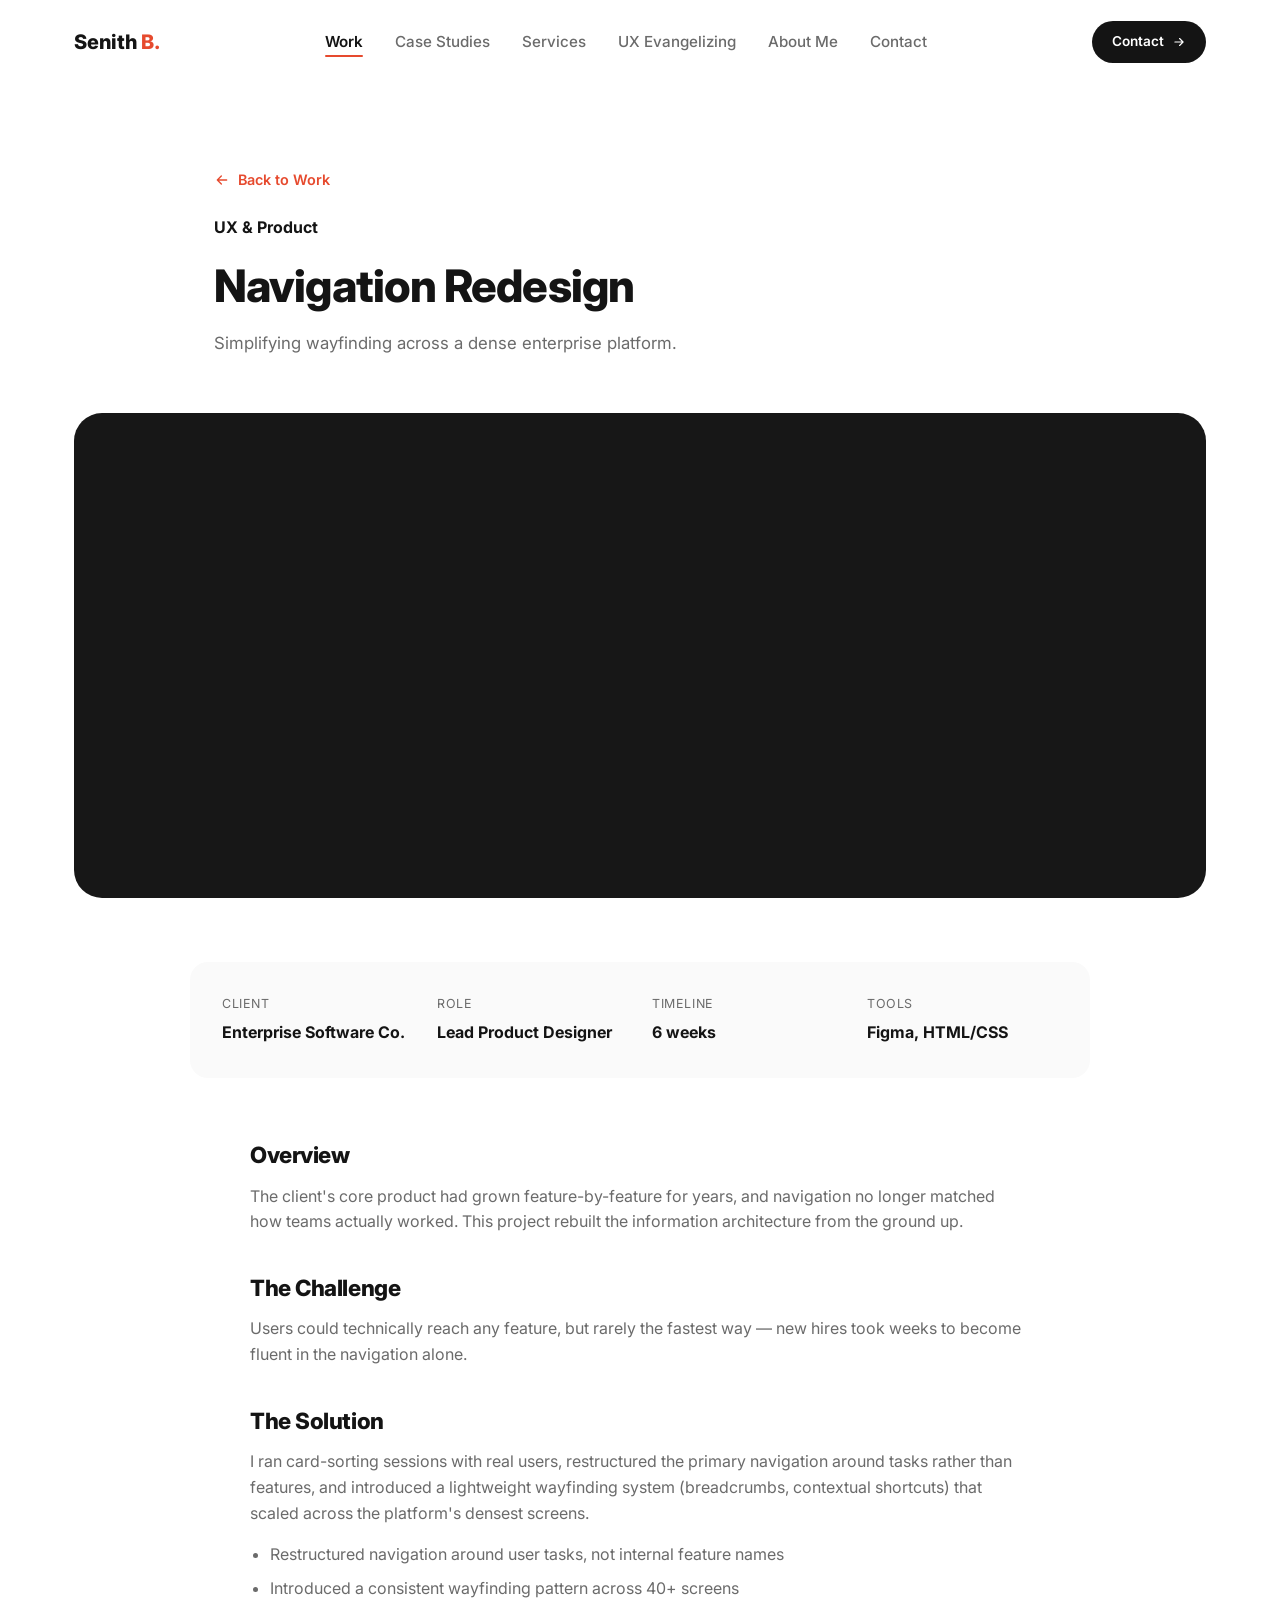
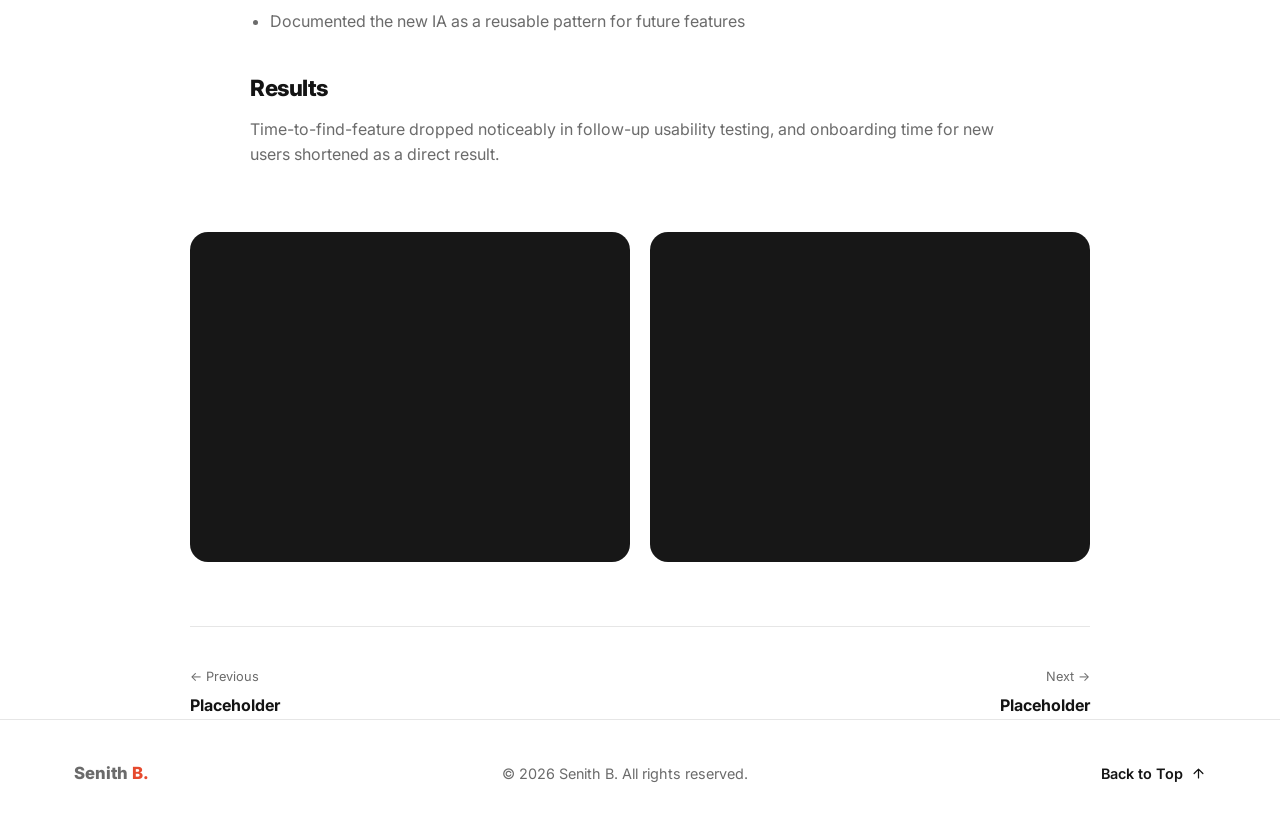
==== project.html @ ee5f0f9d "Rebuild site to match the actual Senith B. design from screenshots Replace the earlier generic guess" ====
<!DOCTYPE html>
<html lang="en">
<head>
<meta charset="UTF-8">
<meta name="viewport" content="width=device-width, initial-scale=1.0">
<title id="pageTitle">Project — Senith B.</title>
<meta name="description" content="Case study detail page.">
<link rel="preconnect" href="https://fonts.googleapis.com">
<link rel="preconnect" href="https://fonts.gstatic.com" crossorigin>
<link href="https://fonts.googleapis.com/css2?family=Inter:wght@400;500;600;700;800&display=swap" rel="stylesheet">
<link rel="stylesheet" href="css/style.css">
</head>
<body>

<svg style="display:none">
  <symbol id="icon-arrow-right" viewBox="0 0 24 24" fill="none" stroke="currentColor" stroke-width="2" stroke-linecap="round" stroke-linejoin="round"><path d="M5 12h14M13 6l6 6-6 6"/></symbol>
  <symbol id="icon-arrow-left" viewBox="0 0 24 24" fill="none" stroke="currentColor" stroke-width="2" stroke-linecap="round" stroke-linejoin="round"><path d="M19 12H5M11 18l-6-6 6-6"/></symbol>
  <symbol id="icon-arrow-up" viewBox="0 0 24 24" fill="none" stroke="currentColor" stroke-width="2" stroke-linecap="round" stroke-linejoin="round"><path d="M12 19V5M5 12l7-7 7 7"/></symbol>
</svg>

<header class="site-header" id="siteHeader">
  <div class="container">
    <a href="index.html#home" class="logo">Senith<span> B.</span></a>
    <nav>
      <ul class="nav-list" id="navList">
        <li><a href="index.html#work" class="active">Work</a></li>
        <li><a href="index.html#case-studies">Case Studies</a></li>
        <li><a href="index.html#services">Services</a></li>
        <li><a href="index.html#evangelizing">UX Evangelizing</a></li>
        <li><a href="index.html#about">About Me</a></li>
        <li><a href="index.html#contact">Contact</a></li>
      </ul>
    </nav>
    <div class="header-actions">
      <a href="index.html#contact" class="btn btn-dark btn-sm">Contact <svg width="14" height="14"><use href="#icon-arrow-right"/></svg></a>
      <button class="nav-toggle" id="navToggle" aria-label="Toggle navigation" aria-expanded="false">
        <span></span><span></span><span></span>
      </button>
    </div>
  </div>
</header>

<main>
  <section class="project-hero">
    <div class="container">
      <a href="index.html#work" class="project-back"><svg width="16" height="16"><use href="#icon-arrow-left"/></svg> Back to Work</a>
      <span class="kicker" id="projectCategory">UX &amp; Product</span>
      <h1 id="projectTitle">Project Title</h1>
      <p id="projectSummary">Project summary goes here.</p>
    </div>
  </section>

  <div class="container">
    <div class="project-cover" id="projectCover"></div>

    <div class="project-meta">
      <div><span>Client</span><strong id="metaClient">—</strong></div>
      <div><span>Role</span><strong id="metaRole">—</strong></div>
      <div><span>Timeline</span><strong id="metaTimeline">—</strong></div>
      <div><span>Tools</span><strong id="metaTools">—</strong></div>
    </div>

    <div class="project-content">
      <h2>Overview</h2>
      <p id="projectOverview">Overview text goes here.</p>

      <h2>The Challenge</h2>
      <p id="projectChallenge">Challenge text goes here.</p>

      <h2>The Solution</h2>
      <p id="projectSolution">Solution text goes here.</p>
      <ul id="projectHighlights"></ul>

      <h2>Results</h2>
      <p id="projectResults">Results text goes here.</p>
    </div>

    <div class="project-gallery" id="projectGallery"></div>

    <div class="project-nav">
      <a id="prevProject" href="#"><span>&larr; Previous</span><strong id="prevTitle">—</strong></a>
      <a id="nextProject" href="#"><span>Next &rarr;</span><strong id="nextTitle">—</strong></a>
    </div>
  </div>
</main>

<footer class="site-footer">
  <div class="container footer-row">
    <a href="index.html#home" class="logo">Senith<span> B.</span></a>
    <span>&copy; <span id="year"></span> Senith B. All rights reserved.</span>
    <a href="#top" class="back-to-top">Back to Top <svg><use href="#icon-arrow-up"/></svg></a>
  </div>
</footer>

<script src="js/main.js"></script>
<script src="js/project.js"></script>
</body>
</html>
---- css/style.css ----
/* ---------- Variables ---------- */
:root {
  --bg: #ffffff;
  --text: #141414;
  --text-light: #6b6b6b;
  --text-faint: #9b9b9b;
  --accent: #E64A2E;
  --dark: #171717;
  --dark-soft: #262626;
  --border: #e6e6e6;
  --font: 'Inter', 'Helvetica Neue', Arial, sans-serif;
  --radius-sm: 8px;
  --radius-md: 18px;
  --radius-lg: 28px;
  --container: 1180px;
  --transition: 0.25s ease;
}

/* ---------- Reset ---------- */
* , *::before, *::after { box-sizing: border-box; margin: 0; padding: 0; }
html { scroll-behavior: smooth; }
body {
  font-family: var(--font);
  color: var(--text);
  background: var(--bg);
  line-height: 1.6;
  -webkit-font-smoothing: antialiased;
}
img { max-width: 100%; display: block; }
a { color: inherit; text-decoration: none; }
ul { list-style: none; }
button { font: inherit; cursor: pointer; border: none; background: none; color: inherit; }
h1, h2, h3, h4 { font-family: var(--font); line-height: 1.15; font-weight: 800; letter-spacing: -0.02em; }
.accent { color: var(--accent); }
.container {
  width: 100%;
  max-width: var(--container);
  margin-inline: auto;
  padding-inline: 24px;
}
section { padding: 128px 0; }
.kicker { display: block; font-weight: 700; font-size: 1rem; margin-bottom: 20px; }
.section-head { max-width: 640px; margin-bottom: 48px; }
.section-head h2 { font-size: clamp(1.7rem, 3vw, 2.3rem); }
.section-head p { color: var(--text-light); font-size: 1.05rem; margin-top: 14px; }

/* ---------- Buttons ---------- */
.btn {
  display: inline-flex;
  align-items: center;
  gap: 8px;
  padding: 13px 26px;
  border-radius: 999px;
  font-weight: 600;
  font-size: 0.92rem;
  transition: transform var(--transition), background var(--transition), color var(--transition), border-color var(--transition);
}
.btn-dark { background: var(--text); color: #fff; }
.btn-dark:hover { background: var(--accent); transform: translateY(-2px); }
.btn-sm { padding: 10px 20px; font-size: 0.85rem; }

/* ---------- Header ---------- */
.site-header {
  position: fixed;
  top: 0; left: 0; right: 0;
  z-index: 100;
  background: rgba(255, 255, 255, 0.9);
  backdrop-filter: blur(10px);
  border-bottom: 1px solid transparent;
  transition: border-color var(--transition);
}
.site-header.scrolled { border-color: var(--border); }
.site-header .container {
  display: flex;
  align-items: center;
  justify-content: space-between;
  height: 84px;
}
.logo { font-size: 1.25rem; font-weight: 800; }
.logo span { color: var(--accent); }
.nav-list { display: flex; gap: 32px; }
.nav-list a {
  font-weight: 500;
  font-size: 0.95rem;
  color: var(--text-light);
  position: relative;
  padding: 6px 0;
  transition: color var(--transition);
}
.nav-list a:hover, .nav-list a.active { color: var(--text); font-weight: 600; }
.nav-list a.active::after {
  content: "";
  position: absolute;
  left: 0; bottom: 0;
  width: 100%; height: 2px;
  background: var(--accent);
  border-radius: 2px;
}
.header-actions { display: flex; align-items: center; gap: 18px; }
.nav-toggle {
  display: none;
  flex-direction: column;
  gap: 5px;
  width: 26px;
}
.nav-toggle span { height: 2px; width: 100%; background: var(--text); border-radius: 2px; transition: transform var(--transition), opacity var(--transition); }

/* ---------- Hero ---------- */
.hero { padding: 200px 0 96px; }
.hero .container { max-width: 780px; }
.hero h1 { font-size: clamp(2.4rem, 5vw, 3.4rem); margin-bottom: 24px; }
.hero p.lead { font-size: 1.1rem; color: var(--text-light); max-width: 560px; }

/* ---------- Work ---------- */
.work-filters { display: flex; gap: 12px; margin-bottom: 44px; flex-wrap: wrap; }
.filter-btn {
  padding: 10px 22px;
  border-radius: 999px;
  border: 1.5px solid var(--accent);
  font-weight: 600;
  font-size: 0.88rem;
  color: var(--accent);
  transition: all var(--transition);
}
.filter-btn.active { background: var(--text); color: #fff; border-color: var(--text); }
.work-grid { display: grid; grid-template-columns: repeat(3, 1fr); gap: 28px; }
.work-card {
  display: block;
  transition: transform var(--transition);
}
.work-card:hover { transform: translateY(-4px); }
.thumb-block {
  aspect-ratio: 4 / 3;
  background: var(--dark);
  border-radius: var(--radius-md);
  overflow: hidden;
}
.work-card .info { padding-top: 18px; }
.work-card .info span { color: var(--text-faint); font-size: 0.78rem; font-weight: 700; text-transform: uppercase; letter-spacing: 0.05em; }
.work-card .info h3 { font-size: 1.1rem; margin-top: 8px; font-weight: 700; }
.work-card .info p { color: var(--text-light); font-size: 0.92rem; margin-top: 8px; }
.work-card.hidden { display: none; }

/* ---------- Case Studies ---------- */
.case-studies { background: #fafafa; }
.case-grid { display: grid; grid-template-columns: repeat(4, 1fr); gap: 24px; }
.case-card { display: block; }
.case-card .thumb-block { aspect-ratio: 4 / 3.2; }
.case-card .info { padding-top: 16px; }
.case-card .info span { color: var(--text-faint); font-size: 0.75rem; font-weight: 700; text-transform: uppercase; letter-spacing: 0.05em; }
.case-card .info h3 { font-size: 1rem; margin-top: 6px; font-weight: 700; }
.case-card .info p { color: var(--text-light); font-size: 0.88rem; margin-top: 6px; }

/* ---------- Services ---------- */
.service-list { display: flex; flex-direction: column; gap: 40px; max-width: 720px; }
.service-item { display: flex; gap: 20px; align-items: flex-start; }
.service-bullet { width: 12px; height: 12px; background: var(--text); flex-shrink: 0; margin-top: 8px; }
.service-item h3 { font-size: 1.15rem; font-weight: 700; margin-bottom: 8px; }
.service-item p { color: var(--text-light); font-size: 0.95rem; max-width: 560px; }

/* ---------- UX Evangelizing ---------- */
.evangelizing-track { position: relative; aspect-ratio: 16 / 8; border-radius: var(--radius-lg); overflow: hidden; }
.evangelizing-slide {
  position: absolute; inset: 0;
  background: var(--dark);
  opacity: 0;
  transition: opacity 0.5s ease;
  display: flex;
  align-items: flex-end;
  padding: 40px 44px;
}
.evangelizing-slide.active { opacity: 1; }
.evangelizing-slide .slide-text { max-width: 560px; }
.evangelizing-slide h3 { color: #fff; font-size: 1.3rem; margin-bottom: 10px; }
.evangelizing-slide p { color: #cfcfcf; font-size: 0.92rem; }
.evangelizing-dots { display: flex; justify-content: center; gap: 10px; margin-top: 28px; }
.evangelizing-dots button { width: 9px; height: 9px; border-radius: 50%; background: var(--border); transition: background var(--transition), transform var(--transition); }
.evangelizing-dots button.active { background: var(--accent); transform: scale(1.25); }

/* ---------- About ---------- */
.about .container { display: grid; grid-template-columns: 1.15fr 0.85fr; gap: 64px; align-items: center; }
.about-body h2 { font-size: clamp(1.8rem, 3vw, 2.3rem); margin-bottom: 24px; }
.about-body p { color: var(--text-light); margin-bottom: 16px; max-width: 560px; }
.about-photo { aspect-ratio: 4 / 5; background: var(--dark); border-radius: var(--radius-lg); display: flex; align-items: center; justify-content: center; }
.about-photo svg { width: 30%; height: 30%; color: #4a4a4a; }

/* ---------- Contact ---------- */
.contact { text-align: center; }
.contact .container { max-width: 700px; }
.contact h2 { font-size: clamp(2rem, 4.5vw, 3rem); margin-bottom: 18px; }
.contact-sub { color: var(--text-light); font-size: 1.05rem; margin-bottom: 56px; }
.contact-email {
  display: inline-block;
  font-size: clamp(1.4rem, 3.5vw, 2rem);
  font-weight: 800;
  margin-bottom: 28px;
  transition: color var(--transition);
}
.contact-email:hover { color: var(--accent); }
.contact-links { display: flex; justify-content: center; gap: 10px; font-weight: 600; }
.contact-links a { color: var(--accent); transition: opacity var(--transition); }
.contact-links a:hover { opacity: 0.7; }

/* ---------- Footer ---------- */
.site-footer { padding: 40px 0; border-top: 1px solid var(--border); }
.footer-row {
  display: flex;
  justify-content: space-between;
  align-items: center;
  flex-wrap: wrap;
  gap: 12px;
  font-size: 0.9rem;
  color: var(--text-light);
}
.footer-row .logo { font-size: 1.05rem; }
.back-to-top { display: flex; align-items: center; gap: 8px; font-weight: 600; color: var(--text); }
.back-to-top svg { width: 15px; height: 15px; }

/* ---------- Project detail page ---------- */
.project-hero { padding: 168px 0 56px; }
.project-hero .container { max-width: 900px; }
.project-back { display: inline-flex; align-items: center; gap: 8px; color: var(--accent); font-weight: 600; margin-bottom: 24px; font-size: 0.9rem; }
.project-hero h1 { font-size: clamp(2rem, 4vw, 2.8rem); margin-bottom: 18px; }
.project-hero p { color: var(--text-light); font-size: 1.05rem; max-width: 640px; }
.project-cover { aspect-ratio: 21/9; background: var(--dark); border-radius: var(--radius-lg); margin-bottom: 64px; }
.project-meta {
  display: grid;
  grid-template-columns: repeat(4, 1fr);
  gap: 24px;
  background: #fafafa;
  border-radius: var(--radius-md);
  padding: 32px;
  margin-bottom: 64px;
  max-width: 900px;
  margin-inline: auto;
}
.project-meta div span { display: block; color: var(--text-light); font-size: 0.78rem; text-transform: uppercase; letter-spacing: 0.05em; margin-bottom: 6px; }
.project-meta div strong { font-size: 1rem; }
.project-content { max-width: 780px; margin-inline: auto; margin-bottom: 64px; }
.project-content h2 { font-size: 1.4rem; margin: 40px 0 16px; }
.project-content h2:first-child { margin-top: 0; }
.project-content p { color: var(--text-light); margin-bottom: 16px; }
.project-content ul { margin: 0 0 16px 20px; list-style: disc; color: var(--text-light); }
.project-content ul li { margin-bottom: 8px; }
.project-gallery { display: grid; grid-template-columns: 1fr 1fr; gap: 20px; max-width: 900px; margin: 0 auto 64px; }
.project-gallery .thumb-block { aspect-ratio: 4/3; }
.project-nav {
  border-top: 1px solid var(--border);
  max-width: 900px;
  margin: 0 auto;
  padding-top: 40px;
  display: flex;
  justify-content: space-between;
  gap: 20px;
}
.project-nav a { display: flex; flex-direction: column; gap: 6px; max-width: 260px; }
.project-nav a:last-child { text-align: right; align-items: flex-end; }
.project-nav span { color: var(--text-light); font-size: 0.8rem; }
.project-nav strong { font-weight: 700; }

/* ---------- Responsive ---------- */
@media (max-width: 1024px) {
  .case-grid { grid-template-columns: repeat(2, 1fr); }
  .project-meta { grid-template-columns: repeat(2, 1fr); }
}
@media (max-width: 860px) {
  .nav-list, .header-actions .btn { display: none; }
  .nav-toggle { display: flex; }
  .work-grid { grid-template-columns: repeat(2, 1fr); }
  .about .container { grid-template-columns: 1fr; }
  .about-photo { order: -1; max-width: 360px; margin-inline: auto; width: 100%; }
  .evangelizing-track { aspect-ratio: 4/3; }
  section { padding: 80px 0; }
  .hero { padding-top: 160px; }
}
@media (max-width: 640px) {
  .work-grid, .case-grid { grid-template-columns: 1fr; }
  .project-gallery { grid-template-columns: 1fr; }
  .project-meta { grid-template-columns: 1fr 1fr; }
  .project-nav { flex-direction: column; }
  .project-nav a:last-child { text-align: left; align-items: flex-start; }
  .footer-row { flex-direction: column; text-align: center; }
}

/* ---------- Mobile nav open state ---------- */
body.nav-open .nav-list {
  display: flex;
  position: fixed;
  top: 84px; left: 0; right: 0;
  background: #fff;
  flex-direction: column;
  padding: 24px;
  gap: 20px;
  border-bottom: 1px solid var(--border);
}
body.nav-open .nav-toggle span:nth-child(1) { transform: translateY(7px) rotate(45deg); }
body.nav-open .nav-toggle span:nth-child(2) { opacity: 0; }
body.nav-open .nav-toggle span:nth-child(3) { transform: translateY(-7px) rotate(-45deg); }
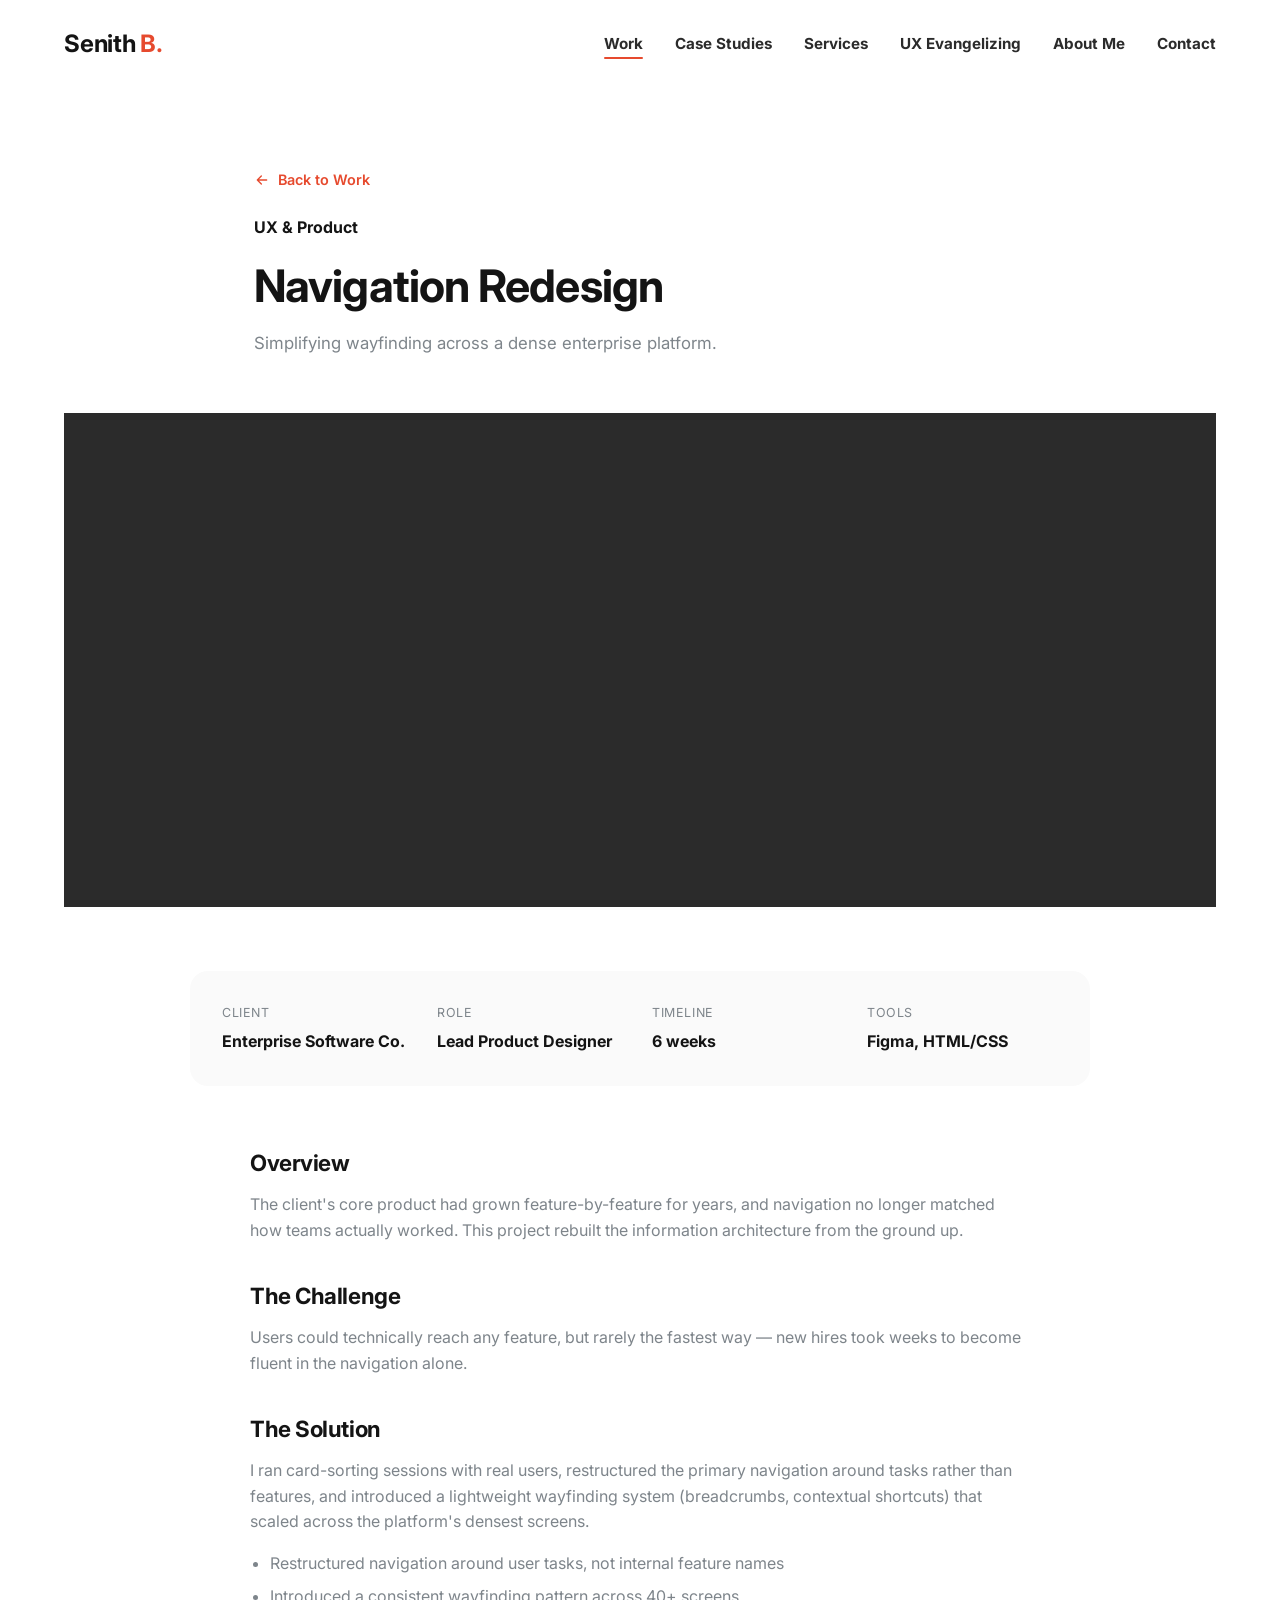
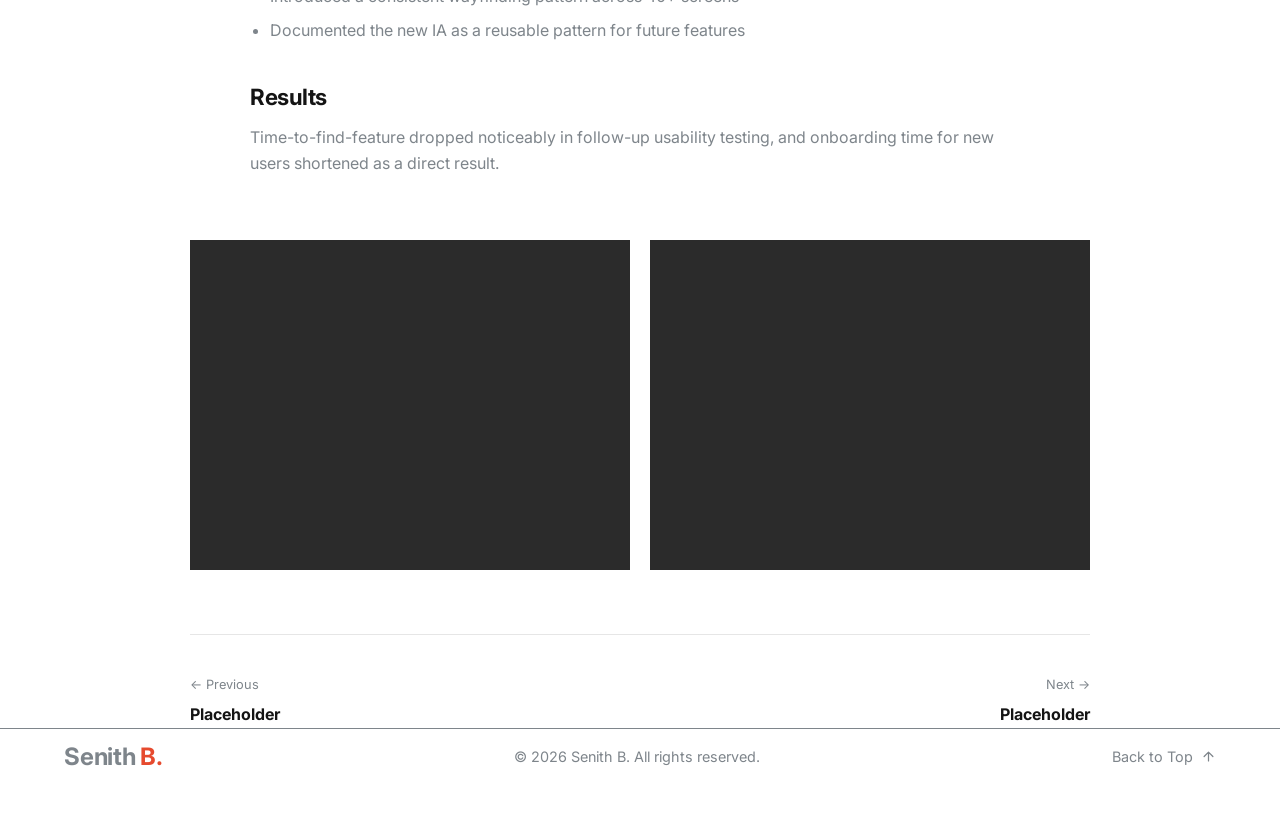
==== commit 6e093547: "Refine header layout, hero alignment, hover states, and carousel - Header: drop the redundant Contac" ====
--- a/project.html
+++ b/project.html
@@ -21,18 +21,17 @@
 <header class="site-header" id="siteHeader">
   <div class="container">
     <a href="index.html#home" class="logo">Senith<span> B.</span></a>
-    <nav>
-      <ul class="nav-list" id="navList">
-        <li><a href="index.html#work" class="active">Work</a></li>
-        <li><a href="index.html#case-studies">Case Studies</a></li>
-        <li><a href="index.html#services">Services</a></li>
-        <li><a href="index.html#evangelizing">UX Evangelizing</a></li>
-        <li><a href="index.html#about">About Me</a></li>
-        <li><a href="index.html#contact">Contact</a></li>
-      </ul>
-    </nav>
-    <div class="header-actions">
-      <a href="index.html#contact" class="btn btn-dark btn-sm">Contact <svg width="14" height="14"><use href="#icon-arrow-right"/></svg></a>
+    <div class="nav-wrap">
+      <nav>
+        <ul class="nav-list" id="navList">
+          <li><a href="index.html#work" class="active">Work</a></li>
+          <li><a href="index.html#case-studies">Case Studies</a></li>
+          <li><a href="index.html#services">Services</a></li>
+          <li><a href="index.html#evangelizing">UX Evangelizing</a></li>
+          <li><a href="index.html#about">About Me</a></li>
+          <li><a href="index.html#contact">Contact</a></li>
+        </ul>
+      </nav>
       <button class="nav-toggle" id="navToggle" aria-label="Toggle navigation" aria-expanded="false">
         <span></span><span></span><span></span>
       </button>
--- a/css/style.css
+++ b/css/style.css
@@ -2,17 +2,19 @@
 :root {
   --bg: #ffffff;
   --text: #141414;
-  --text-light: #6b6b6b;
+  --text-body: #2B2B2B;
+  --text-light: #7E858B;
   --text-faint: #9b9b9b;
   --accent: #E64A2E;
-  --dark: #171717;
+  --dark: #2B2B2B;
   --dark-soft: #262626;
   --border: #e6e6e6;
   --font: 'Inter', 'Helvetica Neue', Arial, sans-serif;
   --radius-sm: 8px;
   --radius-md: 18px;
   --radius-lg: 28px;
-  --container: 1180px;
+  --container: 1280px;
+  --container-pad: 64px;
   --transition: 0.25s ease;
 }
 
@@ -30,13 +32,13 @@
 a { color: inherit; text-decoration: none; }
 ul { list-style: none; }
 button { font: inherit; cursor: pointer; border: none; background: none; color: inherit; }
-h1, h2, h3, h4 { font-family: var(--font); line-height: 1.15; font-weight: 800; letter-spacing: -0.02em; }
+h1, h2, h3, h4 { font-family: var(--font); line-height: 1.15; font-weight: 700; letter-spacing: -0.02em; }
 .accent { color: var(--accent); }
 .container {
   width: 100%;
   max-width: var(--container);
   margin-inline: auto;
-  padding-inline: 24px;
+  padding-inline: var(--container-pad);
 }
 section { padding: 128px 0; }
 .kicker { display: block; font-weight: 700; font-size: 1rem; margin-bottom: 20px; }
@@ -44,20 +46,11 @@
 .section-head h2 { font-size: clamp(1.7rem, 3vw, 2.3rem); }
 .section-head p { color: var(--text-light); font-size: 1.05rem; margin-top: 14px; }
 
-/* ---------- Buttons ---------- */
-.btn {
-  display: inline-flex;
-  align-items: center;
-  gap: 8px;
-  padding: 13px 26px;
-  border-radius: 999px;
-  font-weight: 600;
-  font-size: 0.92rem;
-  transition: transform var(--transition), background var(--transition), color var(--transition), border-color var(--transition);
-}
-.btn-dark { background: var(--text); color: #fff; }
-.btn-dark:hover { background: var(--accent); transform: translateY(-2px); }
-.btn-sm { padding: 10px 20px; font-size: 0.85rem; }
+/* ---------- Focus (keyboard accessibility) ---------- */
+a:focus-visible, button:focus-visible {
+  outline: 2px solid var(--accent);
+  outline-offset: 2px;
+}
 
 /* ---------- Header ---------- */
 .site-header {
@@ -74,20 +67,20 @@
   display: flex;
   align-items: center;
   justify-content: space-between;
-  height: 84px;
-}
-.logo { font-size: 1.25rem; font-weight: 800; }
+  height: 88px;
+}
+.logo { font-size: 24px; font-weight: 700; letter-spacing: -0.25px; line-height: 1; }
 .logo span { color: var(--accent); }
 .nav-list { display: flex; gap: 32px; }
 .nav-list a {
-  font-weight: 500;
+  font-weight: 700;
   font-size: 0.95rem;
-  color: var(--text-light);
+  color: var(--text-body);
   position: relative;
   padding: 6px 0;
   transition: color var(--transition);
 }
-.nav-list a:hover, .nav-list a.active { color: var(--text); font-weight: 600; }
+.nav-list a:hover { color: var(--accent); }
 .nav-list a.active::after {
   content: "";
   position: absolute;
@@ -96,20 +89,20 @@
   background: var(--accent);
   border-radius: 2px;
 }
-.header-actions { display: flex; align-items: center; gap: 18px; }
+.nav-wrap { display: flex; align-items: center; gap: 24px; }
 .nav-toggle {
   display: none;
   flex-direction: column;
   gap: 5px;
   width: 26px;
 }
-.nav-toggle span { height: 2px; width: 100%; background: var(--text); border-radius: 2px; transition: transform var(--transition), opacity var(--transition); }
+.nav-toggle span { height: 2px; width: 100%; background: var(--text); border-radius: 2px; transition: transform var(--transition), opacity var(--transition), background var(--transition); }
+.nav-toggle:hover span { background: var(--accent); }
 
 /* ---------- Hero ---------- */
 .hero { padding: 200px 0 96px; }
-.hero .container { max-width: 780px; }
-.hero h1 { font-size: clamp(2.4rem, 5vw, 3.4rem); margin-bottom: 24px; }
-.hero p.lead { font-size: 1.1rem; color: var(--text-light); max-width: 560px; }
+.hero h1 { font-size: clamp(2.4rem, 5vw, 3.4rem); margin-bottom: 24px; max-width: 544px; }
+.hero p.lead { font-size: 1.1rem; color: var(--text-body); max-width: 544px; }
 
 /* ---------- Work ---------- */
 .work-filters { display: flex; gap: 12px; margin-bottom: 44px; flex-wrap: wrap; }
@@ -123,17 +116,17 @@
   transition: all var(--transition);
 }
 .filter-btn.active { background: var(--text); color: #fff; border-color: var(--text); }
+.filter-btn:hover:not(.active) { background: var(--text); color: #fff; border-color: var(--text); }
 .work-grid { display: grid; grid-template-columns: repeat(3, 1fr); gap: 28px; }
-.work-card {
-  display: block;
-  transition: transform var(--transition);
-}
-.work-card:hover { transform: translateY(-4px); }
+.work-card { display: block; }
 .thumb-block {
   aspect-ratio: 4 / 3;
   background: var(--dark);
-  border-radius: var(--radius-md);
   overflow: hidden;
+  transition: transform 0.4s ease;
+}
+.work-card:hover .thumb-block, .case-card:hover .thumb-block {
+  transform: scale(1.04);
 }
 .work-card .info { padding-top: 18px; }
 .work-card .info span { color: var(--text-faint); font-size: 0.78rem; font-weight: 700; text-transform: uppercase; letter-spacing: 0.05em; }
@@ -153,13 +146,33 @@
 
 /* ---------- Services ---------- */
 .service-list { display: flex; flex-direction: column; gap: 40px; max-width: 720px; }
-.service-item { display: flex; gap: 20px; align-items: flex-start; }
-.service-bullet { width: 12px; height: 12px; background: var(--text); flex-shrink: 0; margin-top: 8px; }
+.service-item { display: flex; gap: 24px; align-items: flex-start; }
+.service-bullet { width: 40px; height: 40px; background: var(--text); flex-shrink: 0; }
 .service-item h3 { font-size: 1.15rem; font-weight: 700; margin-bottom: 8px; }
 .service-item p { color: var(--text-light); font-size: 0.95rem; max-width: 560px; }
 
 /* ---------- UX Evangelizing ---------- */
-.evangelizing-track { position: relative; aspect-ratio: 16 / 8; border-radius: var(--radius-lg); overflow: hidden; }
+.evangelizing-track { position: relative; aspect-ratio: 16 / 8; overflow: hidden; }
+.evangelizing-arrow {
+  position: absolute;
+  top: 50%;
+  transform: translateY(-50%);
+  z-index: 2;
+  width: 44px;
+  height: 44px;
+  border-radius: 50%;
+  display: flex;
+  align-items: center;
+  justify-content: center;
+  background: rgba(255, 255, 255, 0.15);
+  color: #fff;
+  transition: background var(--transition);
+}
+.evangelizing-arrow:hover { background: rgba(255, 255, 255, 0.3); }
+.evangelizing-arrow:focus-visible { outline: 2px solid #fff; outline-offset: 2px; }
+.evangelizing-arrow.prev { left: 16px; }
+.evangelizing-arrow.next { right: 16px; }
+.evangelizing-arrow svg { width: 20px; height: 20px; }
 .evangelizing-slide {
   position: absolute; inset: 0;
   background: var(--dark);
@@ -175,34 +188,37 @@
 .evangelizing-slide p { color: #cfcfcf; font-size: 0.92rem; }
 .evangelizing-dots { display: flex; justify-content: center; gap: 10px; margin-top: 28px; }
 .evangelizing-dots button { width: 9px; height: 9px; border-radius: 50%; background: var(--border); transition: background var(--transition), transform var(--transition); }
+.evangelizing-dots button:hover:not(.active) { background: var(--text-faint); }
+.evangelizing-dots button:focus-visible { outline-offset: 3px; }
 .evangelizing-dots button.active { background: var(--accent); transform: scale(1.25); }
 
 /* ---------- About ---------- */
 .about .container { display: grid; grid-template-columns: 1.15fr 0.85fr; gap: 64px; align-items: center; }
-.about-body h2 { font-size: clamp(1.8rem, 3vw, 2.3rem); margin-bottom: 24px; }
-.about-body p { color: var(--text-light); margin-bottom: 16px; max-width: 560px; }
-.about-photo { aspect-ratio: 4 / 5; background: var(--dark); border-radius: var(--radius-lg); display: flex; align-items: center; justify-content: center; }
+.about-body h2 { font-size: clamp(1.8rem, 3vw, 2.3rem); margin-bottom: 24px; max-width: 544px; }
+.about-body p { color: var(--text-body); margin-bottom: 16px; max-width: 544px; }
+.about-photo { aspect-ratio: 379 / 365; max-width: 379px; margin-left: auto; background: var(--dark); display: flex; align-items: center; justify-content: center; }
 .about-photo svg { width: 30%; height: 30%; color: #4a4a4a; }
 
 /* ---------- Contact ---------- */
 .contact { text-align: center; }
 .contact .container { max-width: 700px; }
-.contact h2 { font-size: clamp(2rem, 4.5vw, 3rem); margin-bottom: 18px; }
-.contact-sub { color: var(--text-light); font-size: 1.05rem; margin-bottom: 56px; }
+.contact h2 { font-size: clamp(2rem, 4.5vw, 3rem); margin-bottom: 18px; max-width: 544px; margin-inline: auto; }
+.contact-sub { color: var(--text-body); font-size: 1.05rem; margin-bottom: 56px; max-width: 544px; margin-inline: auto; }
 .contact-email {
   display: inline-block;
-  font-size: clamp(1.4rem, 3.5vw, 2rem);
-  font-weight: 800;
+  font-size: clamp(1.4rem, 4vw, 2.1875rem);
+  font-weight: 600;
+  letter-spacing: -0.25px;
   margin-bottom: 28px;
   transition: color var(--transition);
 }
 .contact-email:hover { color: var(--accent); }
-.contact-links { display: flex; justify-content: center; gap: 10px; font-weight: 600; }
+.contact-links { display: flex; justify-content: center; gap: 10px; font-weight: 700; }
 .contact-links a { color: var(--accent); transition: opacity var(--transition); }
 .contact-links a:hover { opacity: 0.7; }
 
 /* ---------- Footer ---------- */
-.site-footer { padding: 40px 0; border-top: 1px solid var(--border); }
+.site-footer { padding: 16px 0 64px; border-top: 1px solid var(--text-light); }
 .footer-row {
   display: flex;
   justify-content: space-between;
@@ -212,8 +228,8 @@
   font-size: 0.9rem;
   color: var(--text-light);
 }
-.footer-row .logo { font-size: 1.05rem; }
-.back-to-top { display: flex; align-items: center; gap: 8px; font-weight: 600; color: var(--text); }
+.footer-row .logo { font-size: 24px; }
+.back-to-top { display: flex; align-items: center; gap: 8px; font-weight: 400; color: var(--text-light); }
 .back-to-top svg { width: 15px; height: 15px; }
 
 /* ---------- Project detail page ---------- */
@@ -222,7 +238,7 @@
 .project-back { display: inline-flex; align-items: center; gap: 8px; color: var(--accent); font-weight: 600; margin-bottom: 24px; font-size: 0.9rem; }
 .project-hero h1 { font-size: clamp(2rem, 4vw, 2.8rem); margin-bottom: 18px; }
 .project-hero p { color: var(--text-light); font-size: 1.05rem; max-width: 640px; }
-.project-cover { aspect-ratio: 21/9; background: var(--dark); border-radius: var(--radius-lg); margin-bottom: 64px; }
+.project-cover { aspect-ratio: 21/9; background: var(--dark); margin-bottom: 64px; }
 .project-meta {
   display: grid;
   grid-template-columns: repeat(4, 1fr);
@@ -264,7 +280,8 @@
   .project-meta { grid-template-columns: repeat(2, 1fr); }
 }
 @media (max-width: 860px) {
-  .nav-list, .header-actions .btn { display: none; }
+  :root { --container-pad: 24px; }
+  .nav-list { display: none; }
   .nav-toggle { display: flex; }
   .work-grid { grid-template-columns: repeat(2, 1fr); }
   .about .container { grid-template-columns: 1fr; }
@@ -286,7 +303,7 @@
 body.nav-open .nav-list {
   display: flex;
   position: fixed;
-  top: 84px; left: 0; right: 0;
+  top: 88px; left: 0; right: 0;
   background: #fff;
   flex-direction: column;
   padding: 24px;
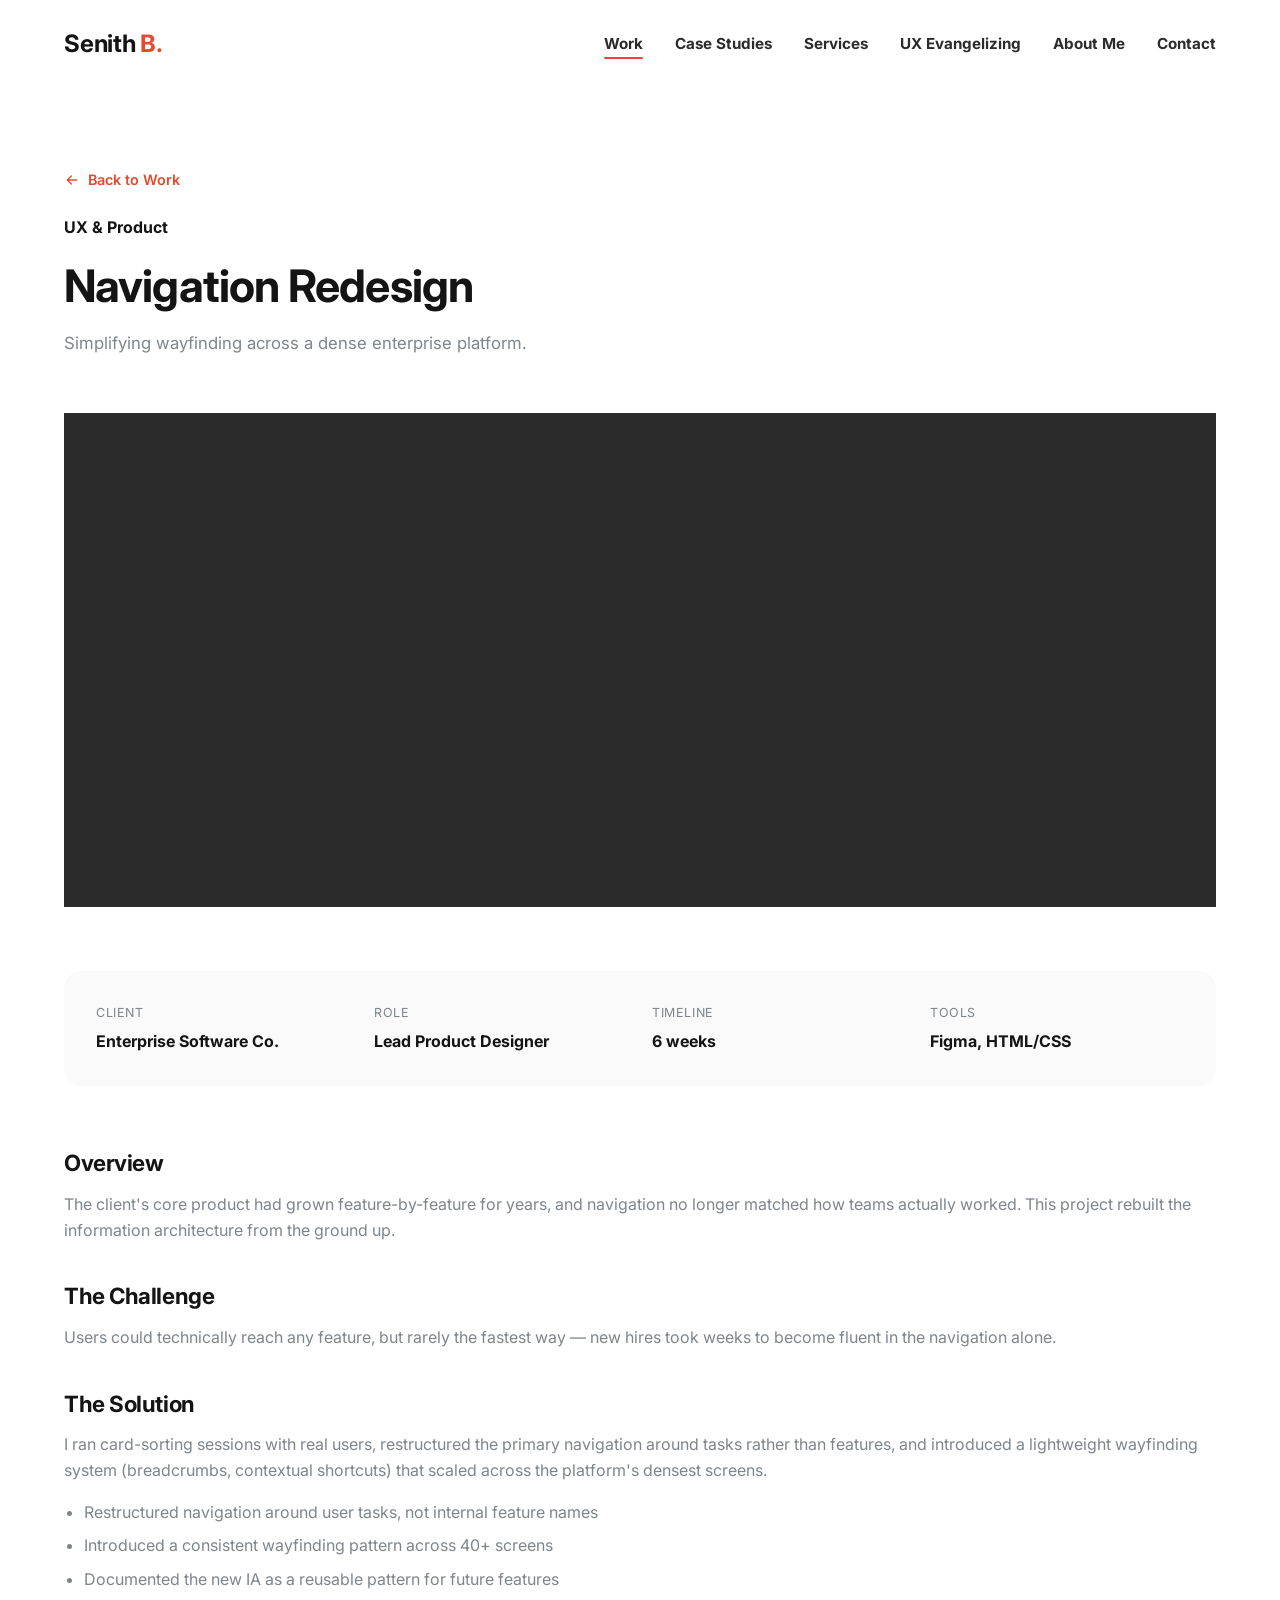
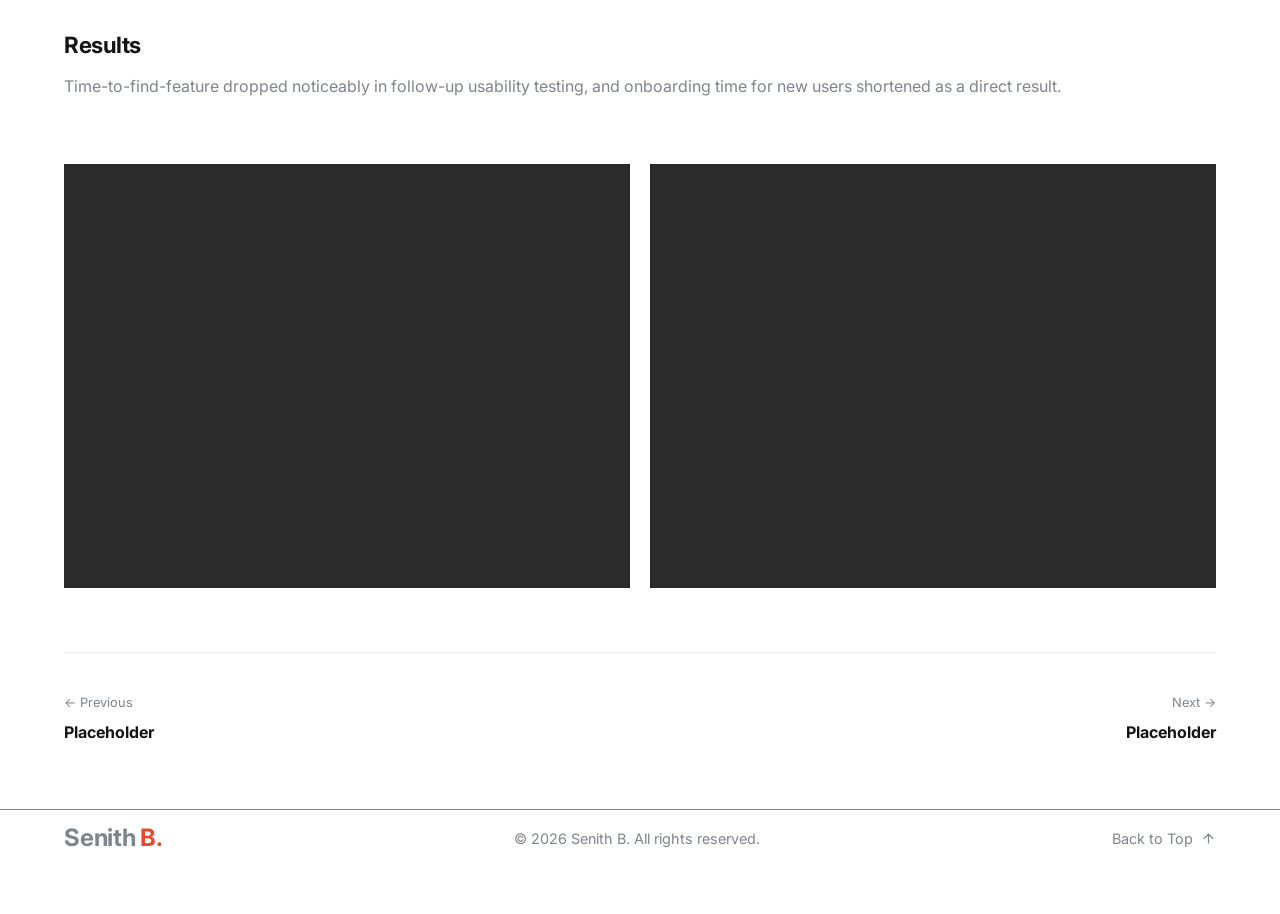
==== commit 43a7e369: "Add scroll-triggered cascade reveal; fix detail page layout - Add a staggered scroll-reveal system: " ====
--- a/project.html
+++ b/project.html
@@ -41,25 +41,25 @@
 
 <main>
   <section class="project-hero">
-    <div class="container">
-      <a href="index.html#work" class="project-back"><svg width="16" height="16"><use href="#icon-arrow-left"/></svg> Back to Work</a>
-      <span class="kicker" id="projectCategory">UX &amp; Product</span>
-      <h1 id="projectTitle">Project Title</h1>
-      <p id="projectSummary">Project summary goes here.</p>
+    <div class="container" data-reveal-group>
+      <a href="index.html#work" class="project-back reveal"><svg width="16" height="16"><use href="#icon-arrow-left"/></svg> Back to Work</a>
+      <span class="kicker reveal" id="projectCategory">UX &amp; Product</span>
+      <h1 class="reveal" id="projectTitle">Project Title</h1>
+      <p class="reveal" id="projectSummary">Project summary goes here.</p>
     </div>
   </section>
 
   <div class="container">
-    <div class="project-cover" id="projectCover"></div>
+    <div class="project-cover reveal" id="projectCover"></div>
 
-    <div class="project-meta">
-      <div><span>Client</span><strong id="metaClient">—</strong></div>
-      <div><span>Role</span><strong id="metaRole">—</strong></div>
-      <div><span>Timeline</span><strong id="metaTimeline">—</strong></div>
-      <div><span>Tools</span><strong id="metaTools">—</strong></div>
+    <div class="project-meta" data-reveal-group>
+      <div class="reveal"><span>Client</span><strong id="metaClient">—</strong></div>
+      <div class="reveal"><span>Role</span><strong id="metaRole">—</strong></div>
+      <div class="reveal"><span>Timeline</span><strong id="metaTimeline">—</strong></div>
+      <div class="reveal"><span>Tools</span><strong id="metaTools">—</strong></div>
     </div>
 
-    <div class="project-content">
+    <div class="project-content reveal">
       <h2>Overview</h2>
       <p id="projectOverview">Overview text goes here.</p>
 
@@ -74,9 +74,9 @@
       <p id="projectResults">Results text goes here.</p>
     </div>
 
-    <div class="project-gallery" id="projectGallery"></div>
+    <div class="project-gallery" id="projectGallery" data-reveal-group></div>
 
-    <div class="project-nav">
+    <div class="project-nav reveal">
       <a id="prevProject" href="#"><span>&larr; Previous</span><strong id="prevTitle">—</strong></a>
       <a id="nextProject" href="#"><span>Next &rarr;</span><strong id="nextTitle">—</strong></a>
     </div>
@@ -91,7 +91,7 @@
   </div>
 </footer>
 
+<script src="js/project.js"></script>
 <script src="js/main.js"></script>
-<script src="js/project.js"></script>
 </body>
 </html>
--- a/css/style.css
+++ b/css/style.css
@@ -52,6 +52,28 @@
   outline-offset: 2px;
 }
 
+/* ---------- Scroll reveal (staggered cascade) ---------- */
+/* Elements are visible by default; only once JS confirms IntersectionObserver
+   support (and the visitor hasn't asked for reduced motion) does body get
+   .reveal-armed, which is what actually hides them pre-reveal. That way a
+   slow/broken/absent script, or reduced-motion preference, never leaves
+   content stuck invisible. */
+.reveal {
+  transition: opacity 0.6s ease, transform 0.6s ease;
+  transition-delay: calc(var(--reveal-i, 0) * 90ms);
+}
+body.reveal-armed .reveal:not(.in-view) {
+  opacity: 0;
+  transform: translateY(28px);
+}
+.reveal.in-view { opacity: 1; transform: translateY(0); }
+@media (prefers-reduced-motion: reduce) {
+  .reveal { transition: none; }
+}
+@media print {
+  .reveal { opacity: 1 !important; transform: none !important; }
+}
+
 /* ---------- Header ---------- */
 .site-header {
   position: fixed;
@@ -234,9 +256,8 @@
 
 /* ---------- Project detail page ---------- */
 .project-hero { padding: 168px 0 56px; }
-.project-hero .container { max-width: 900px; }
 .project-back { display: inline-flex; align-items: center; gap: 8px; color: var(--accent); font-weight: 600; margin-bottom: 24px; font-size: 0.9rem; }
-.project-hero h1 { font-size: clamp(2rem, 4vw, 2.8rem); margin-bottom: 18px; }
+.project-hero h1 { font-size: clamp(2rem, 4vw, 2.8rem); margin-bottom: 18px; max-width: 700px; }
 .project-hero p { color: var(--text-light); font-size: 1.05rem; max-width: 640px; }
 .project-cover { aspect-ratio: 21/9; background: var(--dark); margin-bottom: 64px; }
 .project-meta {
@@ -247,24 +268,21 @@
   border-radius: var(--radius-md);
   padding: 32px;
   margin-bottom: 64px;
-  max-width: 900px;
-  margin-inline: auto;
 }
 .project-meta div span { display: block; color: var(--text-light); font-size: 0.78rem; text-transform: uppercase; letter-spacing: 0.05em; margin-bottom: 6px; }
 .project-meta div strong { font-size: 1rem; }
-.project-content { max-width: 780px; margin-inline: auto; margin-bottom: 64px; }
+.project-content { margin-bottom: 64px; }
 .project-content h2 { font-size: 1.4rem; margin: 40px 0 16px; }
 .project-content h2:first-child { margin-top: 0; }
 .project-content p { color: var(--text-light); margin-bottom: 16px; }
 .project-content ul { margin: 0 0 16px 20px; list-style: disc; color: var(--text-light); }
 .project-content ul li { margin-bottom: 8px; }
-.project-gallery { display: grid; grid-template-columns: 1fr 1fr; gap: 20px; max-width: 900px; margin: 0 auto 64px; }
+.project-gallery { display: grid; grid-template-columns: 1fr 1fr; gap: 20px; margin-bottom: 64px; }
 .project-gallery .thumb-block { aspect-ratio: 4/3; }
 .project-nav {
   border-top: 1px solid var(--border);
-  max-width: 900px;
-  margin: 0 auto;
   padding-top: 40px;
+  padding-bottom: 64px;
   display: flex;
   justify-content: space-between;
   gap: 20px;
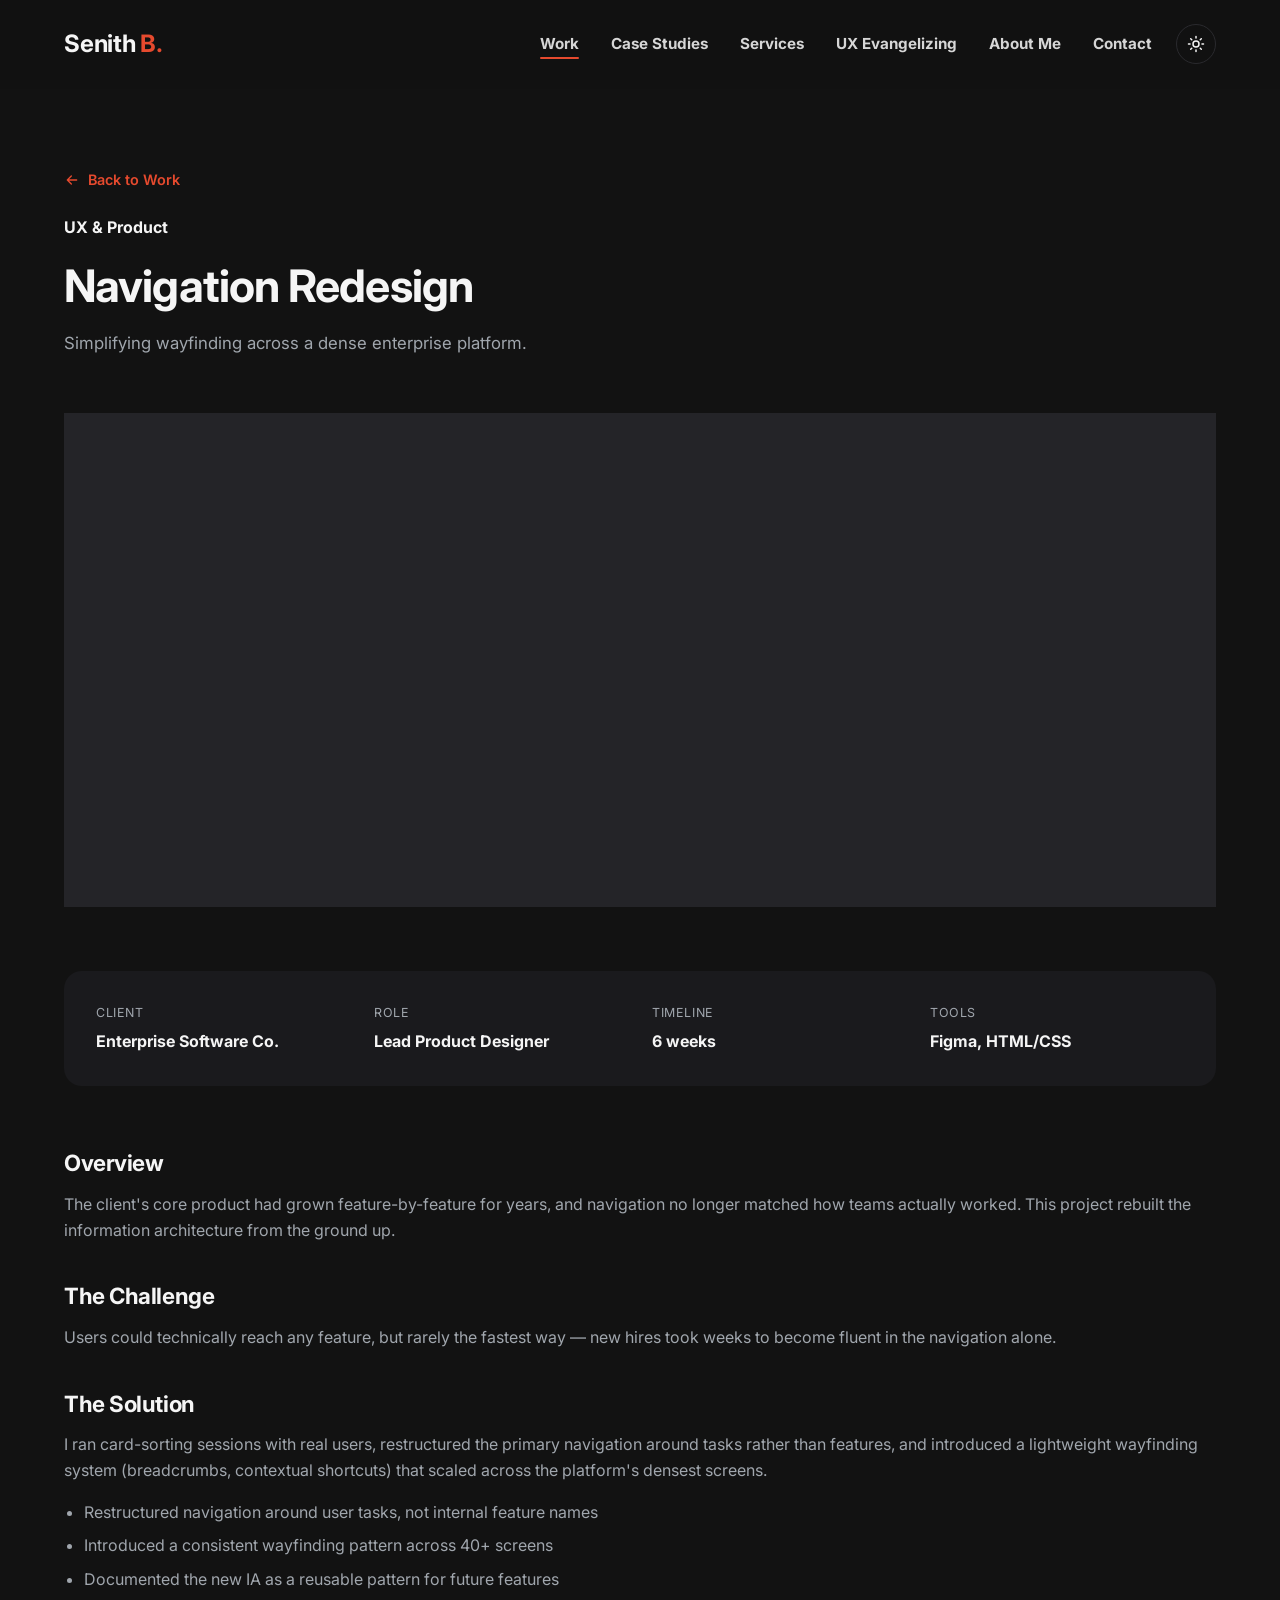
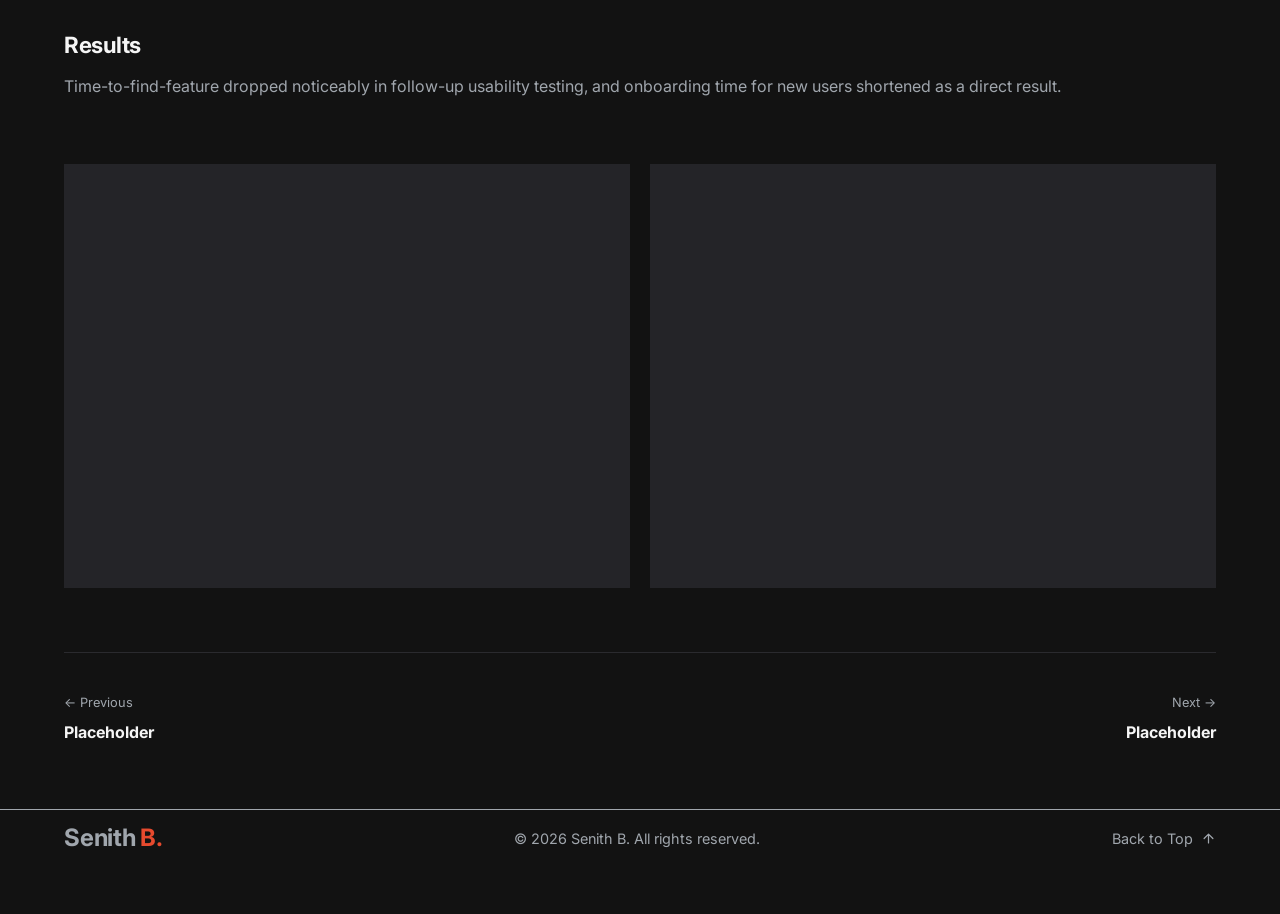
==== commit d82871df: "Add a WCAG-compliant dark theme (default) with a header toggle - Restructure the color tokens into a" ====
--- a/project.html
+++ b/project.html
@@ -5,6 +5,15 @@
 <meta name="viewport" content="width=device-width, initial-scale=1.0">
 <title id="pageTitle">Project — Senith B.</title>
 <meta name="description" content="Case study detail page.">
+<script>
+(function () {
+  try {
+    if (localStorage.getItem('theme') === 'light') {
+      document.documentElement.setAttribute('data-theme', 'light');
+    }
+  } catch (e) {}
+})();
+</script>
 <link rel="preconnect" href="https://fonts.googleapis.com">
 <link rel="preconnect" href="https://fonts.gstatic.com" crossorigin>
 <link href="https://fonts.googleapis.com/css2?family=Inter:wght@400;500;600;700;800&display=swap" rel="stylesheet">
@@ -16,6 +25,8 @@
   <symbol id="icon-arrow-right" viewBox="0 0 24 24" fill="none" stroke="currentColor" stroke-width="2" stroke-linecap="round" stroke-linejoin="round"><path d="M5 12h14M13 6l6 6-6 6"/></symbol>
   <symbol id="icon-arrow-left" viewBox="0 0 24 24" fill="none" stroke="currentColor" stroke-width="2" stroke-linecap="round" stroke-linejoin="round"><path d="M19 12H5M11 18l-6-6 6-6"/></symbol>
   <symbol id="icon-arrow-up" viewBox="0 0 24 24" fill="none" stroke="currentColor" stroke-width="2" stroke-linecap="round" stroke-linejoin="round"><path d="M12 19V5M5 12l7-7 7 7"/></symbol>
+  <symbol id="icon-sun" viewBox="0 0 24 24" fill="none" stroke="currentColor" stroke-width="2" stroke-linecap="round" stroke-linejoin="round"><circle cx="12" cy="12" r="4"/><path d="M12 2v2M12 20v2M4.93 4.93l1.41 1.41M17.66 17.66l1.41 1.41M2 12h2M20 12h2M4.93 19.07l1.41-1.41M17.66 6.34l1.41-1.41"/></symbol>
+  <symbol id="icon-moon" viewBox="0 0 24 24" fill="none" stroke="currentColor" stroke-width="2" stroke-linecap="round" stroke-linejoin="round"><path d="M21 12.79A9 9 0 1 1 11.21 3 7 7 0 0 0 21 12.79z"/></symbol>
 </svg>
 
 <header class="site-header" id="siteHeader">
@@ -32,6 +43,10 @@
           <li><a href="index.html#contact">Contact</a></li>
         </ul>
       </nav>
+      <button class="theme-toggle" id="themeToggle" aria-label="Switch to light theme" aria-pressed="false">
+        <svg class="icon-sun"><use href="#icon-sun"/></svg>
+        <svg class="icon-moon"><use href="#icon-moon"/></svg>
+      </button>
       <button class="nav-toggle" id="navToggle" aria-label="Toggle navigation" aria-expanded="false">
         <span></span><span></span><span></span>
       </button>
--- a/css/style.css
+++ b/css/style.css
@@ -1,14 +1,22 @@
 /* ---------- Variables ---------- */
+/* Dark is the default theme. [data-theme="light"] below overrides it.
+   --accent (#E64A2E) is kept identical in both themes: against the dark
+   theme's #121212 background it measures ~4.8:1 contrast (passes WCAG AA
+   for normal text); against the light theme's white background it's used
+   only on large/bold display text or as a non-text indicator, where the
+   lower AA large-text/UI threshold (3:1) applies. */
 :root {
-  --bg: #ffffff;
-  --text: #141414;
-  --text-body: #2B2B2B;
-  --text-light: #7E858B;
-  --text-faint: #9b9b9b;
+  color-scheme: dark;
+  --bg: #121212;
+  --surface-alt: #1a1a1d;
+  --text: #f5f5f5;
+  --text-body: #d6d6d6;
+  --text-light: #a0a6ad;
+  --text-faint: #8b9199;
   --accent: #E64A2E;
-  --dark: #2B2B2B;
-  --dark-soft: #262626;
-  --border: #e6e6e6;
+  --dark: #242428;
+  --border: #2a2a2e;
+  --header-bg: rgba(18, 18, 18, 0.85);
   --font: 'Inter', 'Helvetica Neue', Arial, sans-serif;
   --radius-sm: 8px;
   --radius-md: 18px;
@@ -16,6 +24,18 @@
   --container: 1280px;
   --container-pad: 64px;
   --transition: 0.25s ease;
+}
+:root[data-theme="light"] {
+  color-scheme: light;
+  --bg: #ffffff;
+  --surface-alt: #fafafa;
+  --text: #141414;
+  --text-body: #2B2B2B;
+  --text-light: #7E858B;
+  --text-faint: #9b9b9b;
+  --dark: #2B2B2B;
+  --border: #e6e6e6;
+  --header-bg: rgba(255, 255, 255, 0.9);
 }
 
 /* ---------- Reset ---------- */
@@ -27,6 +47,7 @@
   background: var(--bg);
   line-height: 1.6;
   -webkit-font-smoothing: antialiased;
+  transition: background-color 0.3s ease, color 0.3s ease;
 }
 img { max-width: 100%; display: block; }
 a { color: inherit; text-decoration: none; }
@@ -69,6 +90,7 @@
 .reveal.in-view { opacity: 1; transform: translateY(0); }
 @media (prefers-reduced-motion: reduce) {
   .reveal { transition: none; }
+  body { transition: none; }
 }
 @media print {
   .reveal { opacity: 1 !important; transform: none !important; }
@@ -79,10 +101,10 @@
   position: fixed;
   top: 0; left: 0; right: 0;
   z-index: 100;
-  background: rgba(255, 255, 255, 0.9);
+  background: var(--header-bg);
   backdrop-filter: blur(10px);
   border-bottom: 1px solid transparent;
-  transition: border-color var(--transition);
+  transition: border-color var(--transition), background-color var(--transition);
 }
 .site-header.scrolled { border-color: var(--border); }
 .site-header .container {
@@ -112,6 +134,23 @@
   border-radius: 2px;
 }
 .nav-wrap { display: flex; align-items: center; gap: 24px; }
+.theme-toggle {
+  width: 40px;
+  height: 40px;
+  border-radius: 50%;
+  border: 1.5px solid var(--border);
+  display: flex;
+  align-items: center;
+  justify-content: center;
+  color: var(--text);
+  flex-shrink: 0;
+  transition: border-color var(--transition), color var(--transition);
+}
+.theme-toggle:hover { border-color: var(--accent); color: var(--accent); }
+.theme-toggle svg { width: 18px; height: 18px; }
+.theme-toggle .icon-moon { display: none; }
+:root[data-theme="light"] .theme-toggle .icon-sun { display: none; }
+:root[data-theme="light"] .theme-toggle .icon-moon { display: block; }
 .nav-toggle {
   display: none;
   flex-direction: column;
@@ -137,8 +176,8 @@
   color: var(--accent);
   transition: all var(--transition);
 }
-.filter-btn.active { background: var(--text); color: #fff; border-color: var(--text); }
-.filter-btn:hover:not(.active) { background: var(--text); color: #fff; border-color: var(--text); }
+.filter-btn.active { background: var(--text); color: var(--bg); border-color: var(--text); }
+.filter-btn:hover:not(.active) { background: var(--text); color: var(--bg); border-color: var(--text); }
 .work-grid { display: grid; grid-template-columns: repeat(3, 1fr); gap: 28px; }
 .work-card { display: block; }
 .thumb-block {
@@ -157,7 +196,7 @@
 .work-card.hidden { display: none; }
 
 /* ---------- Case Studies ---------- */
-.case-studies { background: #fafafa; }
+.case-studies { background: var(--surface-alt); }
 .case-grid { display: grid; grid-template-columns: repeat(4, 1fr); gap: 24px; }
 .case-card { display: block; }
 .case-card .thumb-block { aspect-ratio: 4 / 3.2; }
@@ -209,8 +248,8 @@
 .evangelizing-slide h3 { color: #fff; font-size: 1.3rem; margin-bottom: 10px; }
 .evangelizing-slide p { color: #cfcfcf; font-size: 0.92rem; }
 .evangelizing-dots { display: flex; justify-content: center; gap: 10px; margin-top: 28px; }
-.evangelizing-dots button { width: 9px; height: 9px; border-radius: 50%; background: var(--border); transition: background var(--transition), transform var(--transition); }
-.evangelizing-dots button:hover:not(.active) { background: var(--text-faint); }
+.evangelizing-dots button { width: 9px; height: 9px; border-radius: 50%; background: var(--text-faint); transition: background var(--transition), transform var(--transition); }
+.evangelizing-dots button:hover:not(.active) { background: var(--text-light); }
 .evangelizing-dots button:focus-visible { outline-offset: 3px; }
 .evangelizing-dots button.active { background: var(--accent); transform: scale(1.25); }
 
@@ -264,7 +303,7 @@
   display: grid;
   grid-template-columns: repeat(4, 1fr);
   gap: 24px;
-  background: #fafafa;
+  background: var(--surface-alt);
   border-radius: var(--radius-md);
   padding: 32px;
   margin-bottom: 64px;
@@ -322,7 +361,7 @@
   display: flex;
   position: fixed;
   top: 88px; left: 0; right: 0;
-  background: #fff;
+  background: var(--bg);
   flex-direction: column;
   padding: 24px;
   gap: 20px;
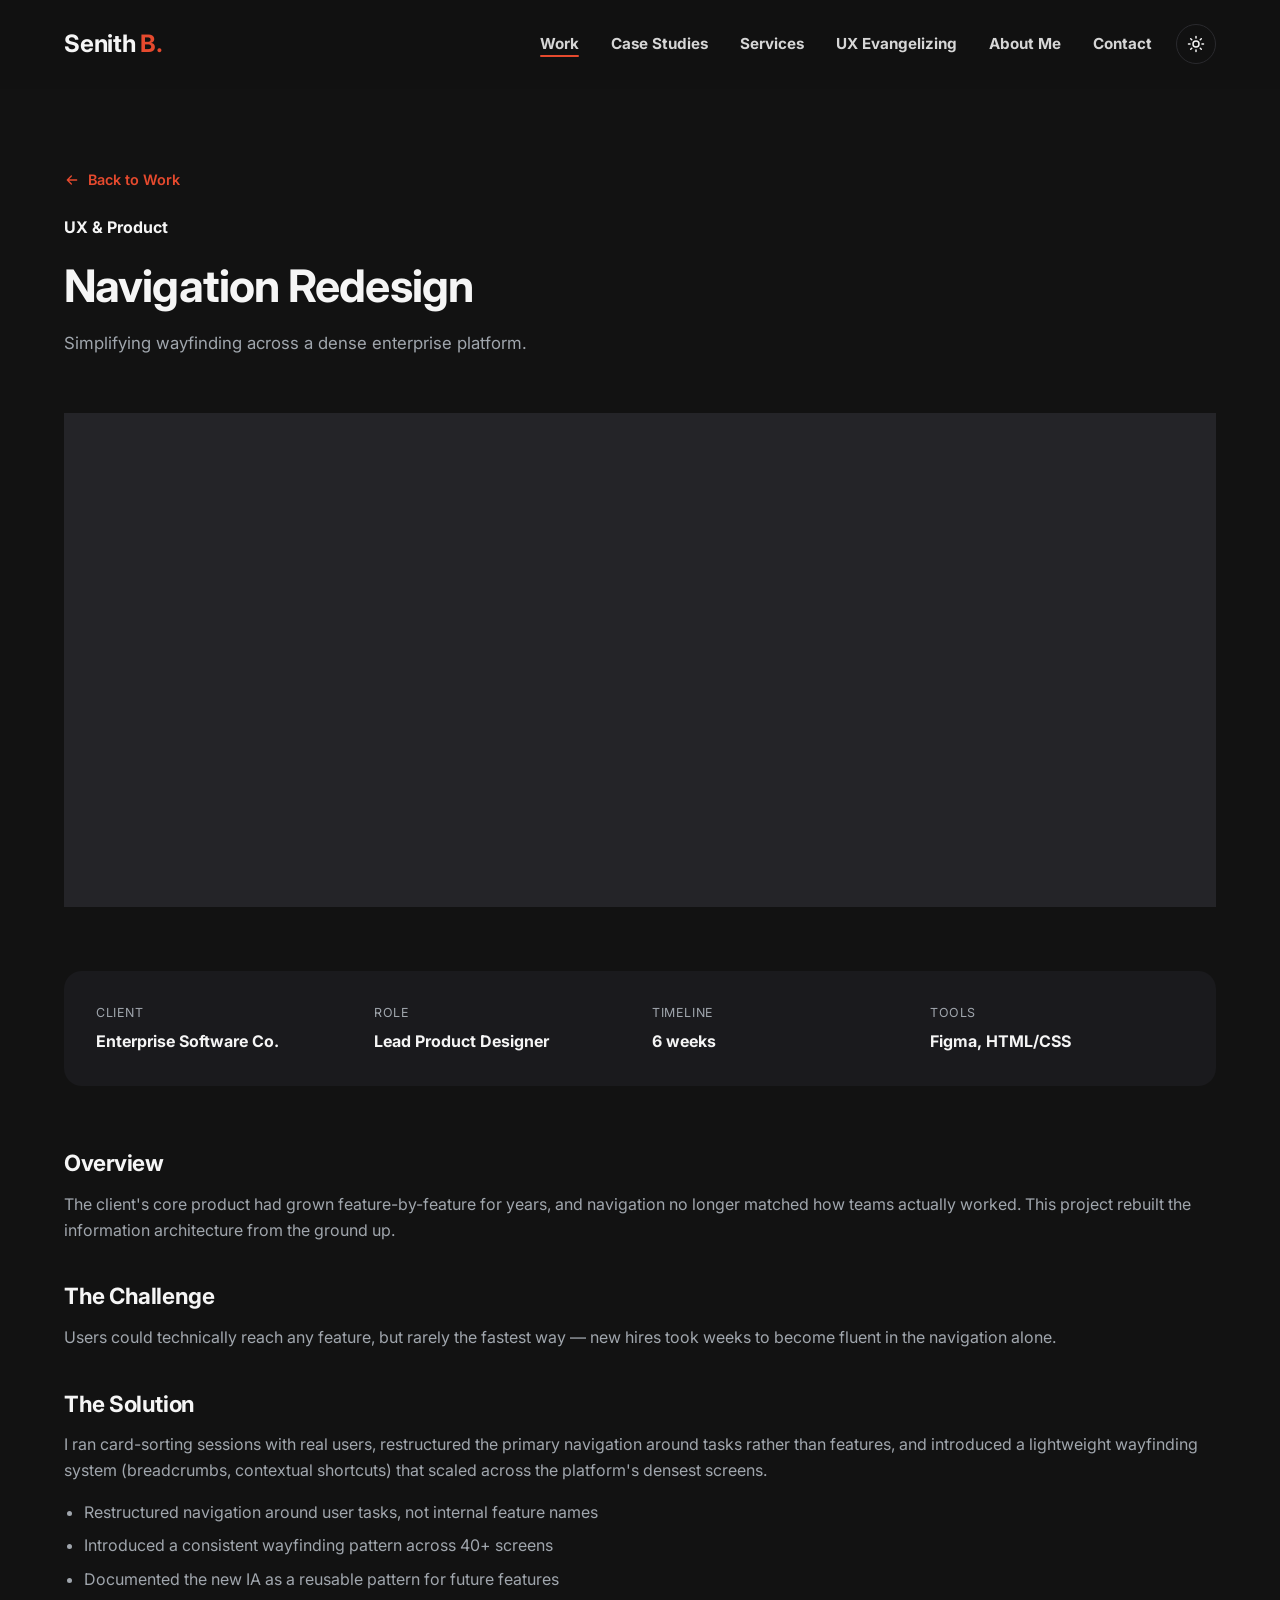
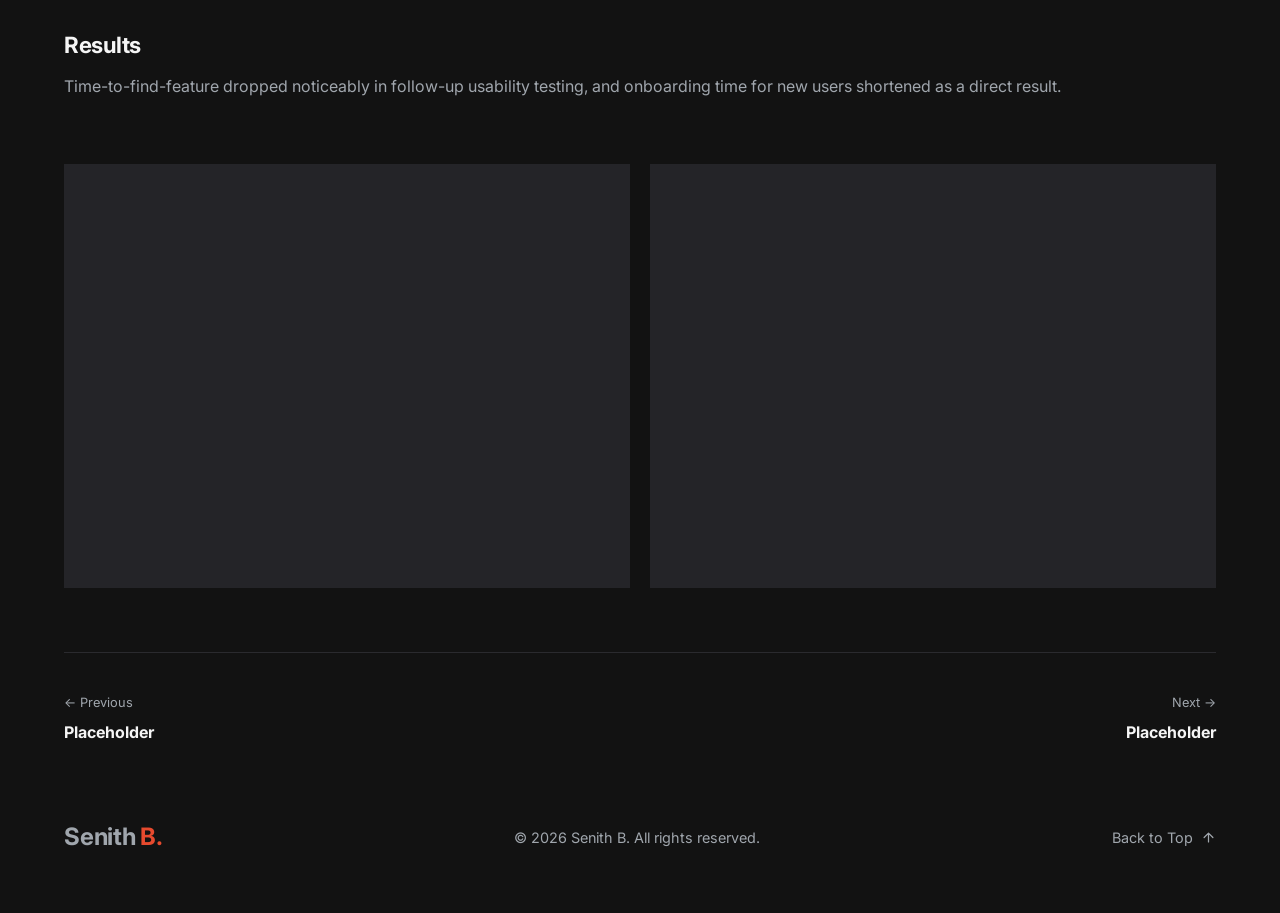
==== commit b1244a62: "Card elevation shadows, horizontal services, cleaner footer, sliding nav indicator - Work/Case Study" ====
--- a/project.html
+++ b/project.html
@@ -42,6 +42,7 @@
           <li><a href="index.html#about">About Me</a></li>
           <li><a href="index.html#contact">Contact</a></li>
         </ul>
+        <span class="nav-indicator" id="navIndicator" aria-hidden="true"></span>
       </nav>
       <button class="theme-toggle" id="themeToggle" aria-label="Switch to light theme" aria-pressed="false">
         <svg class="icon-sun"><use href="#icon-sun"/></svg>
--- a/css/style.css
+++ b/css/style.css
@@ -17,6 +17,8 @@
   --dark: #242428;
   --border: #2a2a2e;
   --header-bg: rgba(18, 18, 18, 0.85);
+  --shadow-resting: 0 1px 3px rgba(0, 0, 0, 0.45), 0 1px 2px rgba(0, 0, 0, 0.35);
+  --shadow-hover: 0 30px 55px rgba(0, 0, 0, 0.55), 0 12px 24px rgba(0, 0, 0, 0.4);
   --font: 'Inter', 'Helvetica Neue', Arial, sans-serif;
   --radius-sm: 8px;
   --radius-md: 18px;
@@ -36,6 +38,8 @@
   --dark: #2B2B2B;
   --border: #e6e6e6;
   --header-bg: rgba(255, 255, 255, 0.9);
+  --shadow-resting: 0 1px 3px rgba(20, 20, 30, 0.10), 0 1px 2px rgba(20, 20, 30, 0.06);
+  --shadow-hover: 0 30px 55px rgba(20, 20, 30, 0.18), 0 12px 24px rgba(20, 20, 30, 0.12);
 }
 
 /* ---------- Reset ---------- */
@@ -115,6 +119,7 @@
 }
 .logo { font-size: 24px; font-weight: 700; letter-spacing: -0.25px; line-height: 1; }
 .logo span { color: var(--accent); }
+nav { position: relative; }
 .nav-list { display: flex; gap: 32px; }
 .nav-list a {
   font-weight: 700;
@@ -132,6 +137,25 @@
   width: 100%; height: 2px;
   background: var(--accent);
   border-radius: 2px;
+}
+/* Shared sliding indicator: replaces the per-link underline above on wide
+   screens (JS positions it over whichever link is active), so the active
+   state eases smoothly between nav items instead of jump-cutting. */
+.nav-indicator {
+  position: absolute;
+  bottom: 0;
+  height: 2px;
+  background: var(--accent);
+  border-radius: 2px;
+  opacity: 0;
+  pointer-events: none;
+  transition: left 0.35s ease, width 0.35s ease, opacity 0.2s ease;
+}
+@media (min-width: 861px) {
+  .nav-list a.active::after { content: none; }
+}
+@media (max-width: 860px) {
+  .nav-indicator { display: none; }
 }
 .nav-wrap { display: flex; align-items: center; gap: 24px; }
 .theme-toggle {
@@ -186,8 +210,15 @@
   overflow: hidden;
   transition: transform 0.4s ease;
 }
+/* Cards get a resting shadow that deepens and spreads on hover, as if the
+   card were physically lifting toward the light rather than just scaling. */
+.work-card .thumb-block, .case-card .thumb-block {
+  box-shadow: var(--shadow-resting);
+  transition: transform 0.4s ease, box-shadow 0.4s ease;
+}
 .work-card:hover .thumb-block, .case-card:hover .thumb-block {
-  transform: scale(1.04);
+  transform: scale(1.04) translateY(-6px);
+  box-shadow: var(--shadow-hover);
 }
 .work-card .info { padding-top: 18px; }
 .work-card .info span { color: var(--text-faint); font-size: 0.78rem; font-weight: 700; text-transform: uppercase; letter-spacing: 0.05em; }
@@ -206,11 +237,13 @@
 .case-card .info p { color: var(--text-light); font-size: 0.88rem; margin-top: 6px; }
 
 /* ---------- Services ---------- */
-.service-list { display: flex; flex-direction: column; gap: 40px; max-width: 720px; }
-.service-item { display: flex; gap: 24px; align-items: flex-start; }
+/* Horizontal columns (icon above text) on larger screens; the mobile media
+   query below reverts to the original stacked rows (icon left of text). */
+.service-list { display: flex; flex-direction: row; gap: 40px; }
+.service-item { display: flex; flex-direction: column; gap: 20px; flex: 1; }
 .service-bullet { width: 40px; height: 40px; background: var(--text); flex-shrink: 0; }
 .service-item h3 { font-size: 1.15rem; font-weight: 700; margin-bottom: 8px; }
-.service-item p { color: var(--text-light); font-size: 0.95rem; max-width: 560px; }
+.service-item p { color: var(--text-light); font-size: 0.95rem; }
 
 /* ---------- UX Evangelizing ---------- */
 .evangelizing-track { position: relative; aspect-ratio: 16 / 8; overflow: hidden; }
@@ -279,7 +312,7 @@
 .contact-links a:hover { opacity: 0.7; }
 
 /* ---------- Footer ---------- */
-.site-footer { padding: 16px 0 64px; border-top: 1px solid var(--text-light); }
+.site-footer { padding: 16px 0 64px; }
 .footer-row {
   display: flex;
   justify-content: space-between;
@@ -343,6 +376,9 @@
   .work-grid { grid-template-columns: repeat(2, 1fr); }
   .about .container { grid-template-columns: 1fr; }
   .about-photo { order: -1; max-width: 360px; margin-inline: auto; width: 100%; }
+  .service-list { flex-direction: column; gap: 40px; max-width: 720px; }
+  .service-item { flex-direction: row; gap: 24px; align-items: flex-start; }
+  .service-item p { max-width: 560px; }
   .evangelizing-track { aspect-ratio: 4/3; }
   section { padding: 80px 0; }
   .hero { padding-top: 160px; }
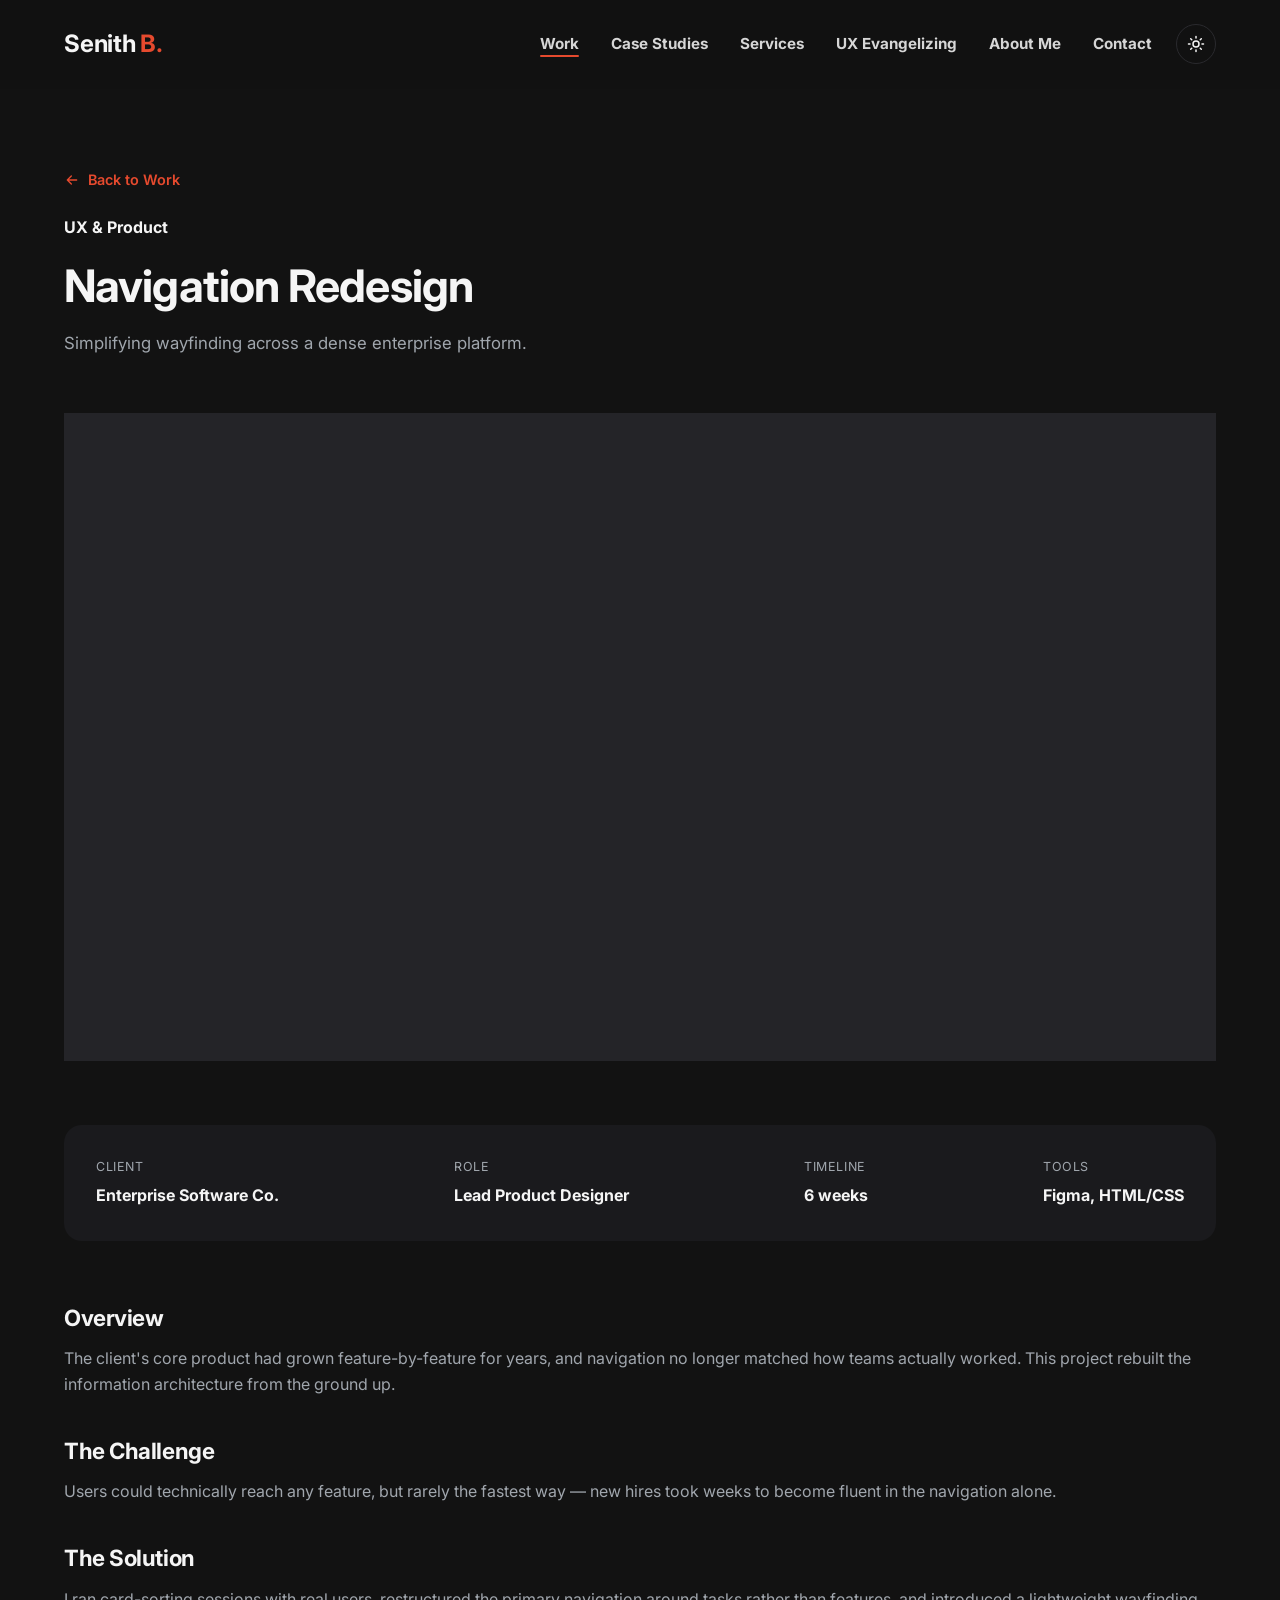
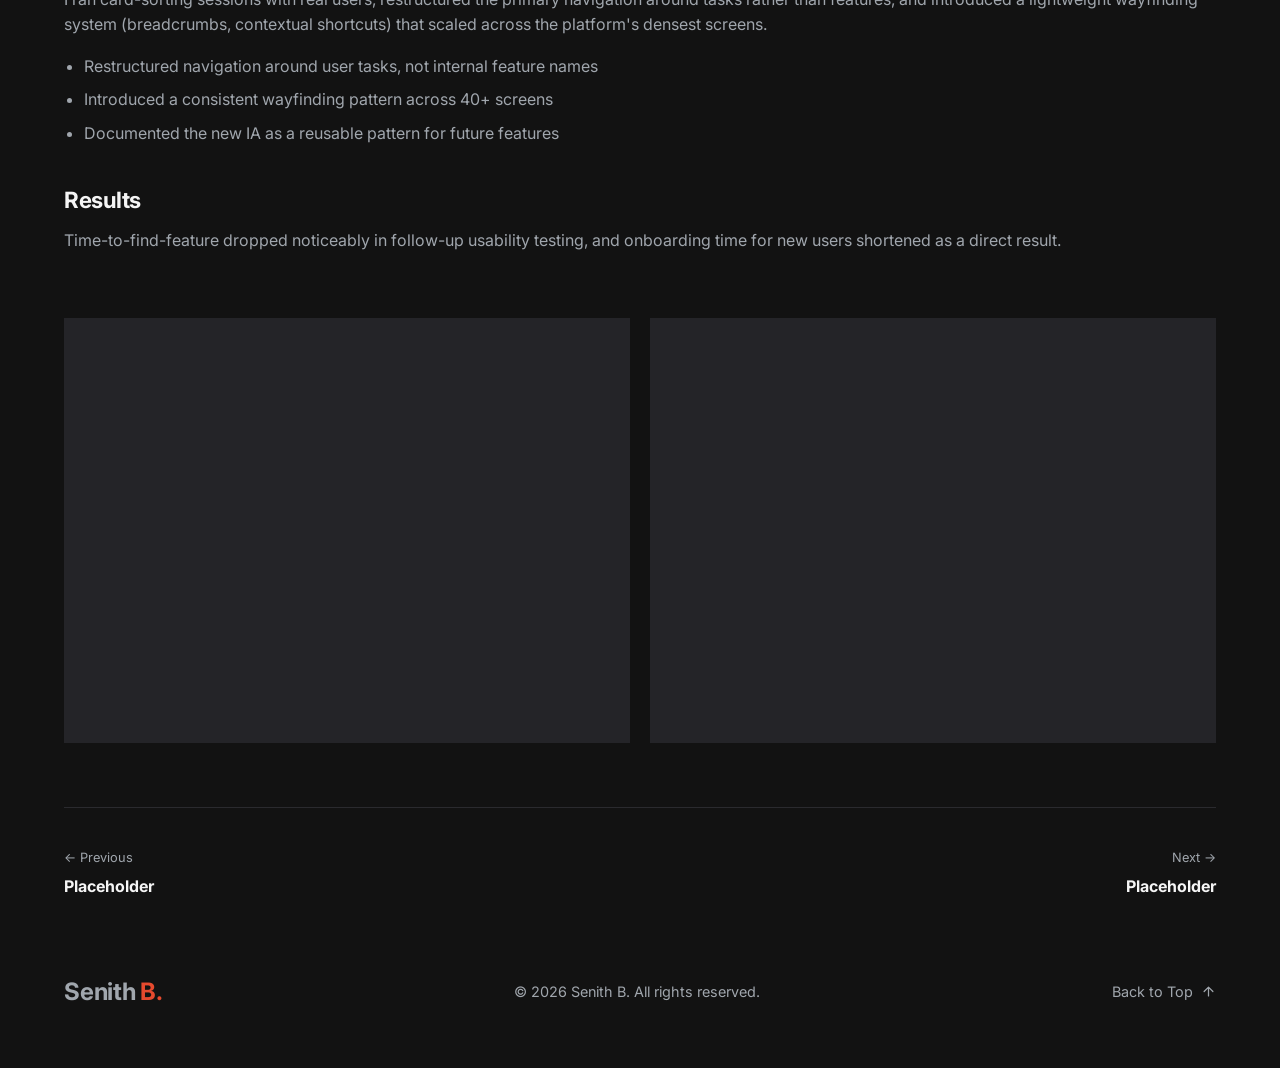
==== commit 1e59b660: "Add real Conditional Formatting for IFS Cloud case study Replaces the "Placeholder" project 4 (UX & " ====
--- a/project.html
+++ b/project.html
@@ -90,6 +90,12 @@
       <p id="projectResults">Results text goes here.</p>
     </div>
 
+    <!-- Optional deeper-dive sections (Research & Approach, What I Left Out,
+         Outcomes, Key Learnings, What's Next) — populated by project.js only
+         for projects that provide that data, so shorter case studies aren't
+         left with empty headings. -->
+    <div class="project-content reveal" id="projectExtraSections"></div>
+
     <div class="project-gallery" id="projectGallery" data-reveal-group></div>
 
     <div class="project-nav reveal">
--- a/css/style.css
+++ b/css/style.css
@@ -59,6 +59,15 @@
 button { font: inherit; cursor: pointer; border: none; background: none; color: inherit; }
 h1, h2, h3, h4 { font-family: var(--font); line-height: 1.15; font-weight: 700; letter-spacing: -0.02em; }
 .accent { color: var(--accent); }
+.sr-only {
+  position: absolute;
+  width: 1px; height: 1px;
+  padding: 0; margin: -1px;
+  overflow: hidden;
+  clip: rect(0, 0, 0, 0);
+  white-space: nowrap;
+  border: 0;
+}
 .container {
   width: 100%;
   max-width: var(--container);
@@ -185,9 +194,133 @@
 .nav-toggle:hover span { background: var(--accent); }
 
 /* ---------- Hero ---------- */
-.hero { padding: 200px 0 96px; }
-.hero h1 { font-size: clamp(2.4rem, 5vw, 3.4rem); margin-bottom: 24px; max-width: 544px; }
+/* Full-viewport hero: the hero content, scroll cue, and tech marquee
+   together fill exactly one screen on load, so Work starts fully below
+   the fold. 100dvh (with 100vh as a fallback for older browsers) avoids
+   the classic mobile-browser issue where 100vh is taller than what's
+   actually visible once the address bar is accounted for. */
+.hero-viewport {
+  min-height: 100vh;
+  min-height: 100dvh;
+  display: flex;
+  flex-direction: column;
+  padding-top: 88px; /* clears the fixed header */
+}
+.hero { flex: 1; display: flex; align-items: center; }
+.hero h1 {
+  font-size: clamp(2.4rem, 5vw, 3.4rem);
+  margin-bottom: 24px;
+  max-width: 544px;
+  /* Reserves room for the tallest of the rotating headlines so the lead
+     paragraph below doesn't jump as shorter/longer sentences cycle in. */
+  min-height: 3.45em;
+}
 .hero p.lead { font-size: 1.1rem; color: var(--text-body); max-width: 544px; }
+
+.hero-cta {
+  display: inline-flex;
+  align-items: center;
+  gap: 10px;
+  background: var(--accent);
+  color: #fff;
+  font-weight: 700;
+  font-size: 0.98rem;
+  padding: 16px 30px;
+  border-radius: 999px;
+  margin-top: 40px;
+  box-shadow: 0 8px 24px rgba(230, 74, 46, 0.25);
+  transition: transform var(--transition), box-shadow var(--transition);
+}
+.hero-cta:hover { transform: translateY(-2px); box-shadow: 0 12px 32px rgba(230, 74, 46, 0.35); }
+.hero-cta svg { transition: transform var(--transition); }
+.hero-cta:hover svg { transform: translateX(3px); }
+
+/* Sits in normal document flow between the hero and the tech marquee
+   (not absolutely positioned), so it always has its own breathing room
+   and can never overlap the marquee below it. Purely decorative — a
+   visual "more below" cue, not a second CTA — so it takes no pointer
+   events and isn't focusable/clickable; the "Explore Work" button is
+   the one actual way to trigger the scroll. */
+.scroll-cue {
+  display: flex;
+  justify-content: center;
+  width: fit-content;
+  margin: 0 auto 28px;
+  color: var(--text-faint);
+  pointer-events: none;
+}
+.scroll-cue svg { animation: scroll-cue-bounce 1.8s ease-in-out infinite; }
+@keyframes scroll-cue-bounce {
+  0%, 100% { transform: translateY(0); opacity: 0.6; }
+  50% { transform: translateY(6px); opacity: 1; }
+}
+@media (prefers-reduced-motion: reduce) {
+  .scroll-cue svg { animation: none; }
+}
+
+/* Blinking cursor for the hero's typewriter effect. Solid (no blink)
+   while actively typing/deleting via .typing; blinks during pauses. */
+.hero-cursor {
+  display: inline-block;
+  width: 3px;
+  height: 0.85em;
+  margin-left: 4px;
+  background: var(--accent);
+  vertical-align: text-bottom;
+  animation: hero-cursor-blink 1s step-end infinite;
+}
+.hero-cursor.typing { animation: none; opacity: 1; }
+@keyframes hero-cursor-blink {
+  0%, 49% { opacity: 1; }
+  50%, 100% { opacity: 0; }
+}
+@media (prefers-reduced-motion: reduce) {
+  .hero-cursor { animation: none; opacity: 1; }
+}
+
+/* ---------- Tech Stack Marquee ---------- */
+/* Deliberately quiet: muted color, small type, no accent — a background
+   detail sitting between the hero and Work, not competing with either. */
+.tech-marquee {
+  padding: 36px 0;
+}
+.tech-marquee-viewport {
+  overflow: hidden;
+  mask-image: linear-gradient(90deg, transparent, #000 8%, #000 92%, transparent);
+  -webkit-mask-image: linear-gradient(90deg, transparent, #000 8%, #000 92%, transparent);
+}
+.tech-marquee-track {
+  display: flex;
+  width: max-content;
+  animation: tech-marquee-scroll 36s linear infinite;
+  will-change: transform;
+}
+.tech-marquee-viewport:hover .tech-marquee-track { animation-play-state: paused; }
+.tech-marquee-set {
+  display: flex;
+  align-items: center;
+  gap: 40px;
+  padding-right: 40px;
+  flex-shrink: 0;
+}
+.tech-item {
+  display: inline-flex;
+  align-items: center;
+  gap: 8px;
+  font-size: 0.8rem;
+  font-weight: 500;
+  color: var(--text-faint);
+  white-space: nowrap;
+  opacity: 0.75;
+}
+.tech-icon { width: 18px; height: 18px; flex-shrink: 0; }
+@keyframes tech-marquee-scroll {
+  from { transform: translateX(0); }
+  to { transform: translateX(-50%); }
+}
+@media (prefers-reduced-motion: reduce) {
+  .tech-marquee-track { animation: none; }
+}
 
 /* ---------- Work ---------- */
 .work-filters { display: flex; gap: 12px; margin-bottom: 44px; flex-wrap: wrap; }
@@ -210,6 +343,11 @@
   overflow: hidden;
   transition: transform 0.4s ease;
 }
+.thumb-block.has-image, .project-cover.has-image {
+  background-size: cover;
+  background-position: center;
+  background-repeat: no-repeat;
+}
 /* Cards get a resting shadow that deepens and spreads on hover, as if the
    card were physically lifting toward the light rather than just scaling. */
 .work-card .thumb-block, .case-card .thumb-block {
@@ -230,7 +368,7 @@
 .case-studies { background: var(--surface-alt); }
 .case-grid { display: grid; grid-template-columns: repeat(4, 1fr); gap: 24px; }
 .case-card { display: block; }
-.case-card .thumb-block { aspect-ratio: 4 / 3.2; }
+.case-card .thumb-block { aspect-ratio: 4 / 3; }
 .case-card .info { padding-top: 16px; }
 .case-card .info span { color: var(--text-faint); font-size: 0.75rem; font-weight: 700; text-transform: uppercase; letter-spacing: 0.05em; }
 .case-card .info h3 { font-size: 1rem; margin-top: 6px; font-weight: 700; }
@@ -269,13 +407,24 @@
 .evangelizing-arrow svg { width: 20px; height: 20px; }
 .evangelizing-slide {
   position: absolute; inset: 0;
-  background: var(--dark);
+  background-color: var(--dark);
+  background-size: cover;
+  background-position: center;
+  background-repeat: no-repeat;
   opacity: 0;
   transition: opacity 0.5s ease;
   display: flex;
   align-items: flex-end;
   padding: 40px 44px;
 }
+/* Readability scrim over the photo, kept as a plain stylesheet gradient
+   (no url()) so it can't be affected by the base-URL quirk below. */
+.evangelizing-slide::before {
+  content: "";
+  position: absolute; inset: 0;
+  background: linear-gradient(180deg, rgba(0, 0, 0, 0.05) 0%, rgba(0, 0, 0, 0.2) 45%, rgba(0, 0, 0, 0.8) 100%);
+}
+.evangelizing-slide .slide-text { position: relative; }
 .evangelizing-slide.active { opacity: 1; }
 .evangelizing-slide .slide-text { max-width: 560px; }
 .evangelizing-slide h3 { color: #fff; font-size: 1.3rem; margin-bottom: 10px; }
@@ -331,18 +480,21 @@
 .project-back { display: inline-flex; align-items: center; gap: 8px; color: var(--accent); font-weight: 600; margin-bottom: 24px; font-size: 0.9rem; }
 .project-hero h1 { font-size: clamp(2rem, 4vw, 2.8rem); margin-bottom: 18px; max-width: 700px; }
 .project-hero p { color: var(--text-light); font-size: 1.05rem; max-width: 640px; }
-.project-cover { aspect-ratio: 21/9; background: var(--dark); margin-bottom: 64px; }
+.project-cover { aspect-ratio: 16/9; background: var(--dark); margin-bottom: 64px; }
 .project-meta {
   display: grid;
-  grid-template-columns: repeat(4, 1fr);
-  gap: 24px;
+  grid-template-columns: repeat(4, minmax(0, max-content));
+  justify-content: space-between;
+  gap: 32px 40px;
   background: var(--surface-alt);
   border-radius: var(--radius-md);
   padding: 32px;
   margin-bottom: 64px;
 }
+.project-meta > div { min-width: 0; }
 .project-meta div span { display: block; color: var(--text-light); font-size: 0.78rem; text-transform: uppercase; letter-spacing: 0.05em; margin-bottom: 6px; }
 .project-meta div strong { font-size: 1rem; }
+.project-meta div strong a:hover { color: var(--accent); text-decoration: underline; }
 .project-content { margin-bottom: 64px; }
 .project-content h2 { font-size: 1.4rem; margin: 40px 0 16px; }
 .project-content h2:first-child { margin-top: 0; }
@@ -351,6 +503,7 @@
 .project-content ul li { margin-bottom: 8px; }
 .project-gallery { display: grid; grid-template-columns: 1fr 1fr; gap: 20px; margin-bottom: 64px; }
 .project-gallery .thumb-block { aspect-ratio: 4/3; }
+.gallery-caption { color: var(--text-light); font-size: 0.85rem; margin-top: 10px; }
 .project-nav {
   border-top: 1px solid var(--border);
   padding-top: 40px;
@@ -381,7 +534,7 @@
   .service-item p { max-width: 560px; }
   .evangelizing-track { aspect-ratio: 4/3; }
   section { padding: 80px 0; }
-  .hero { padding-top: 160px; }
+  .hero { padding: 0; }
 }
 @media (max-width: 640px) {
   .work-grid, .case-grid { grid-template-columns: 1fr; }
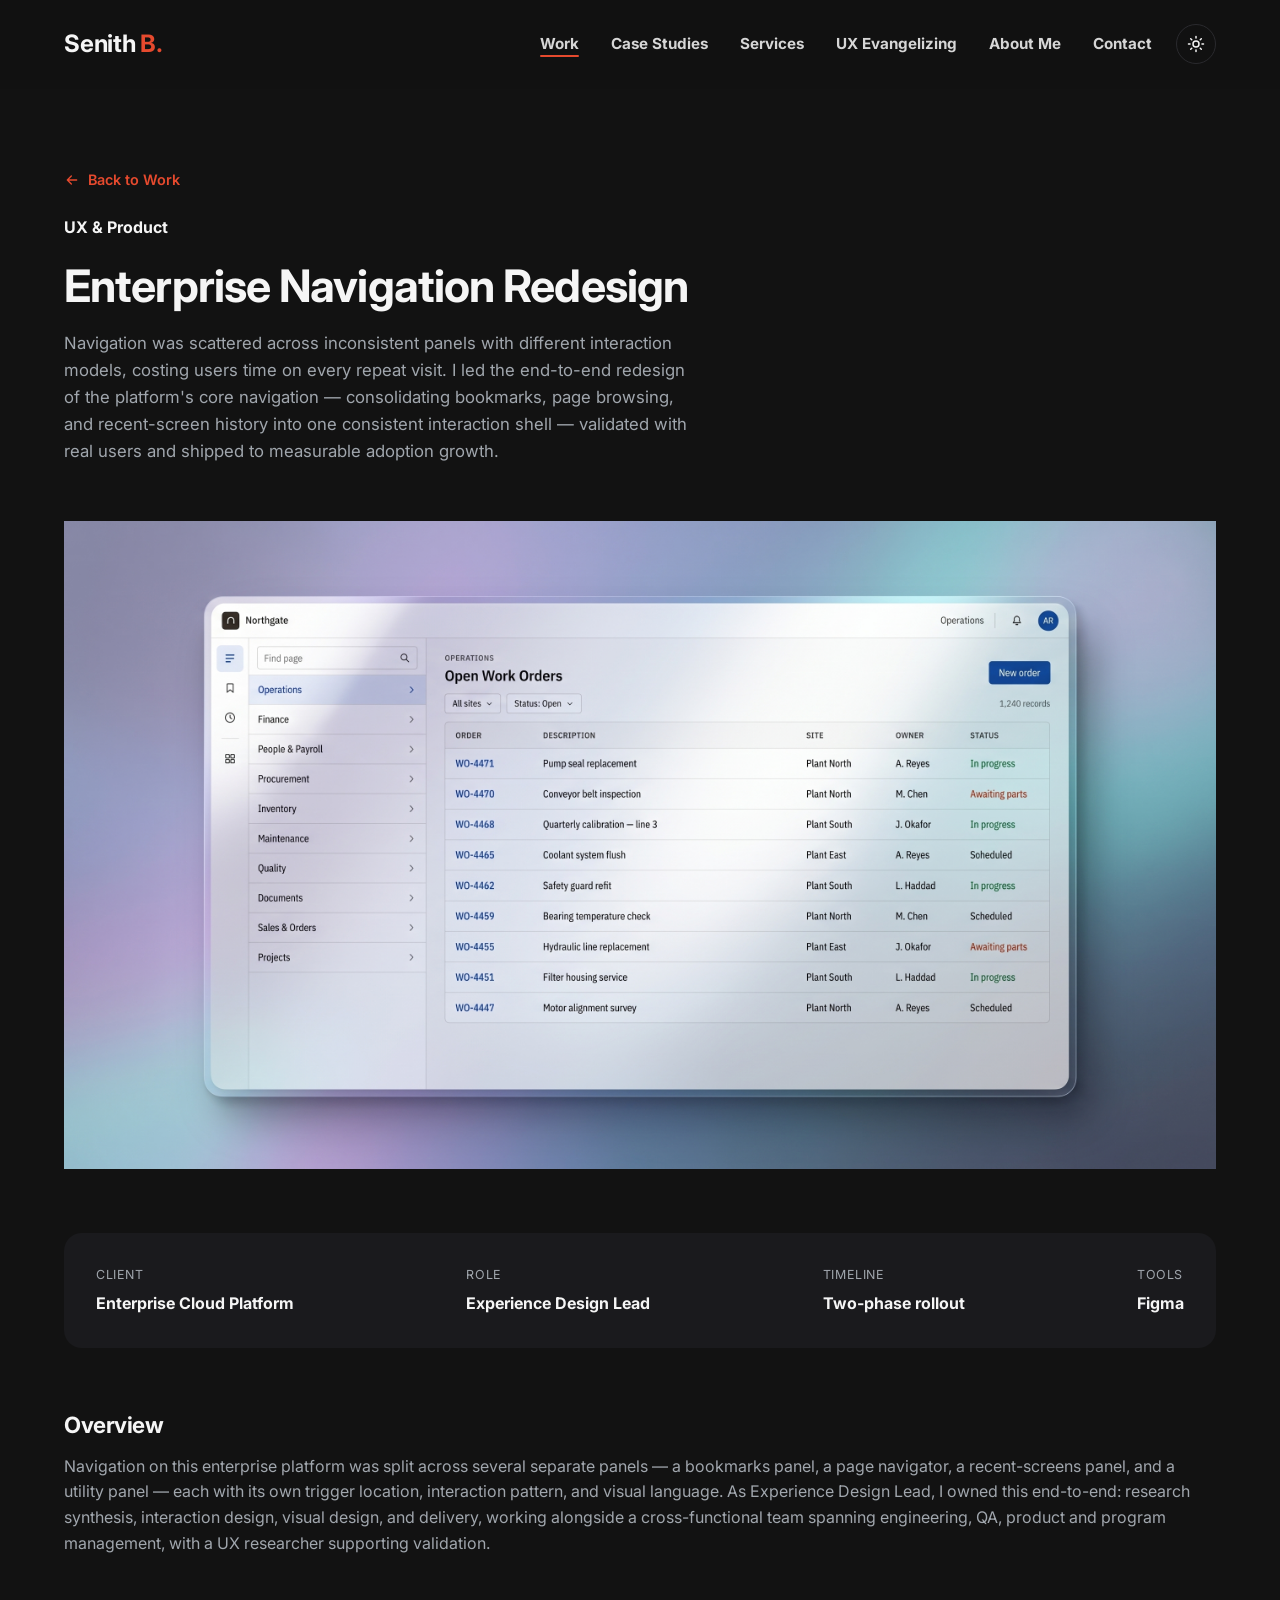
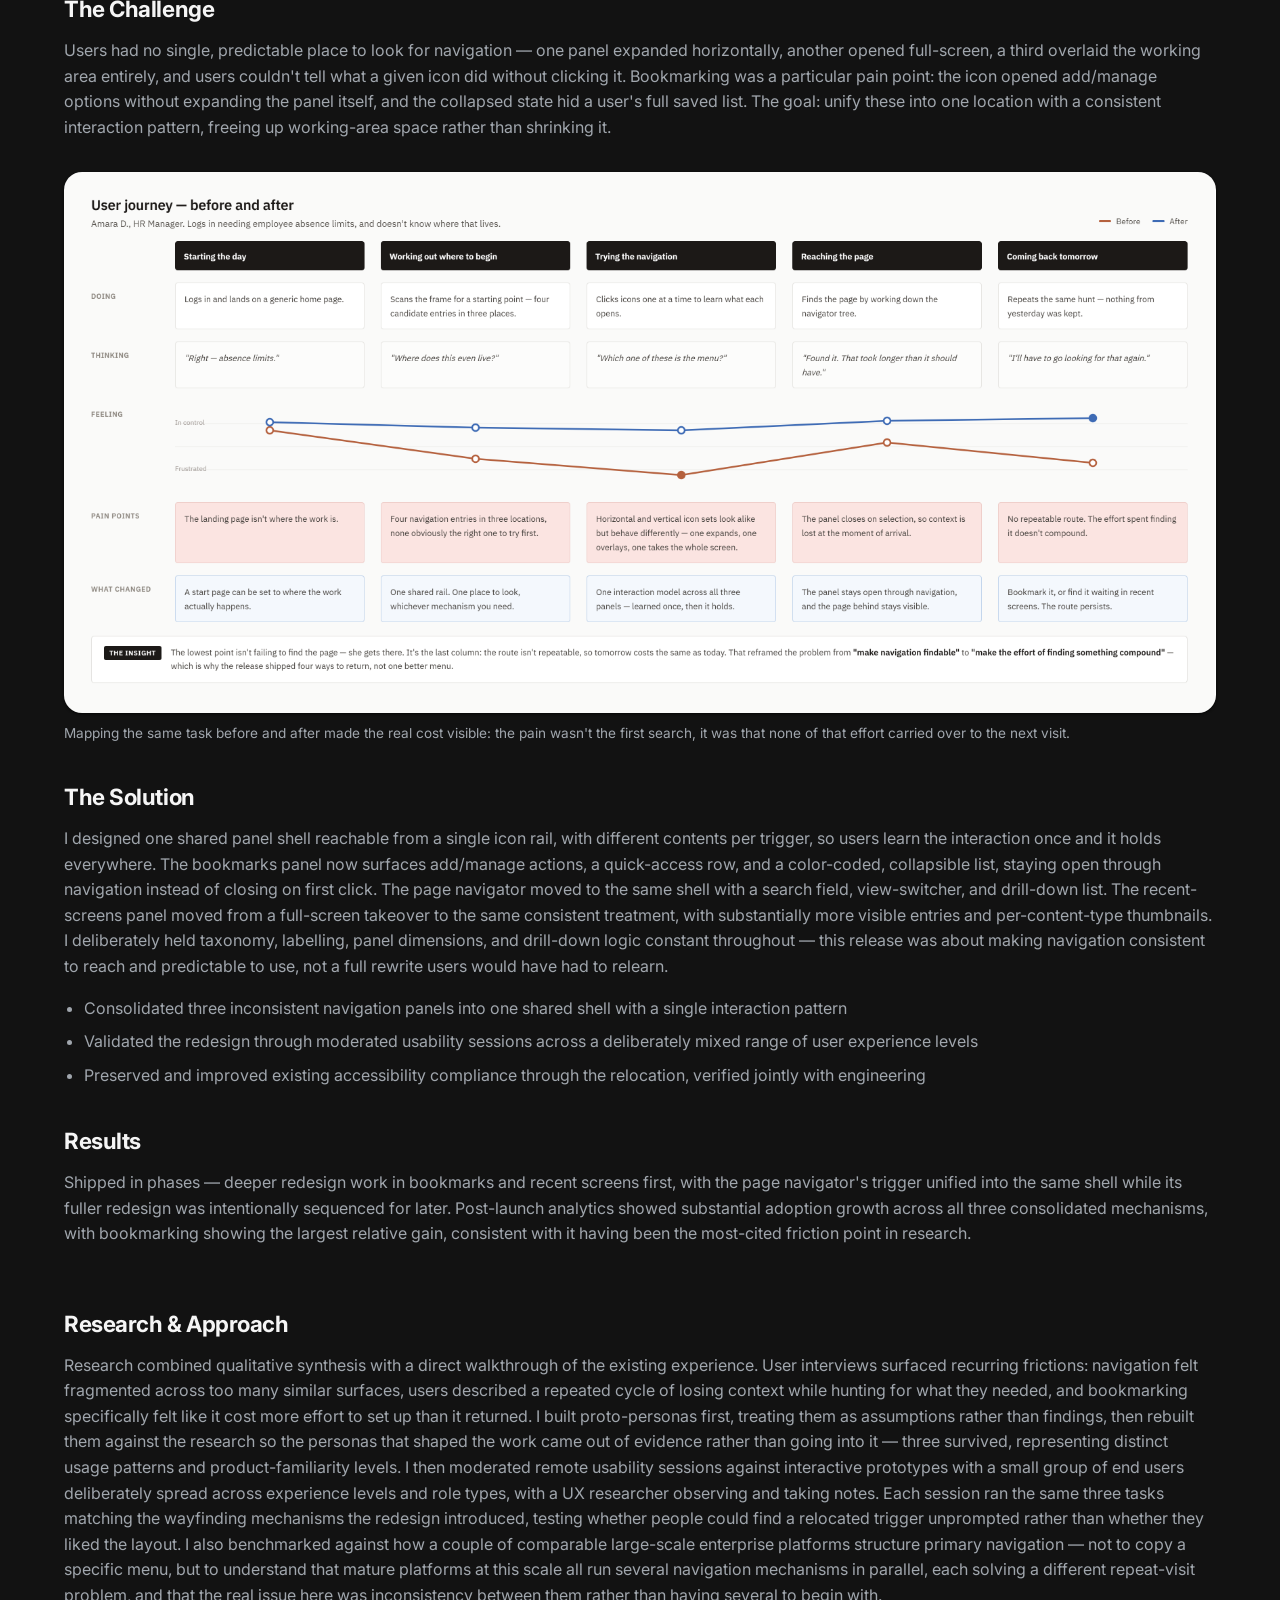
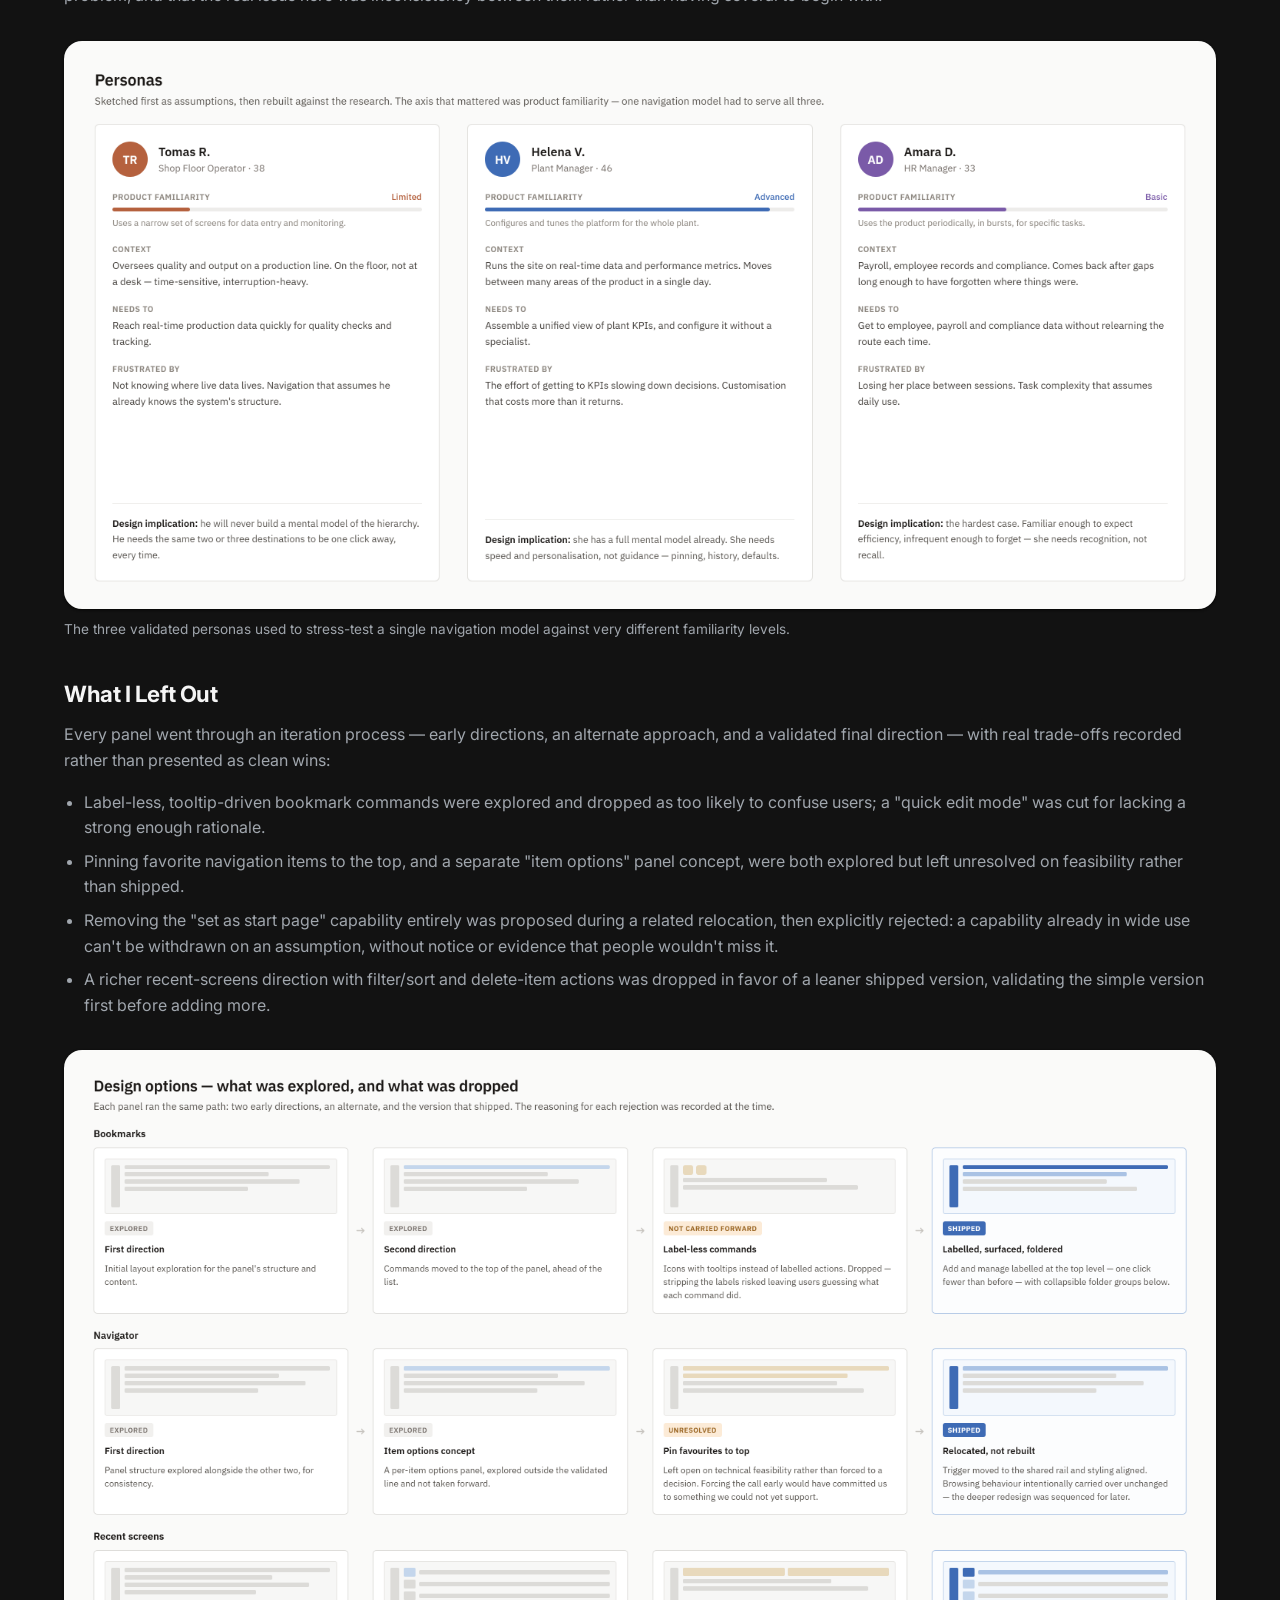
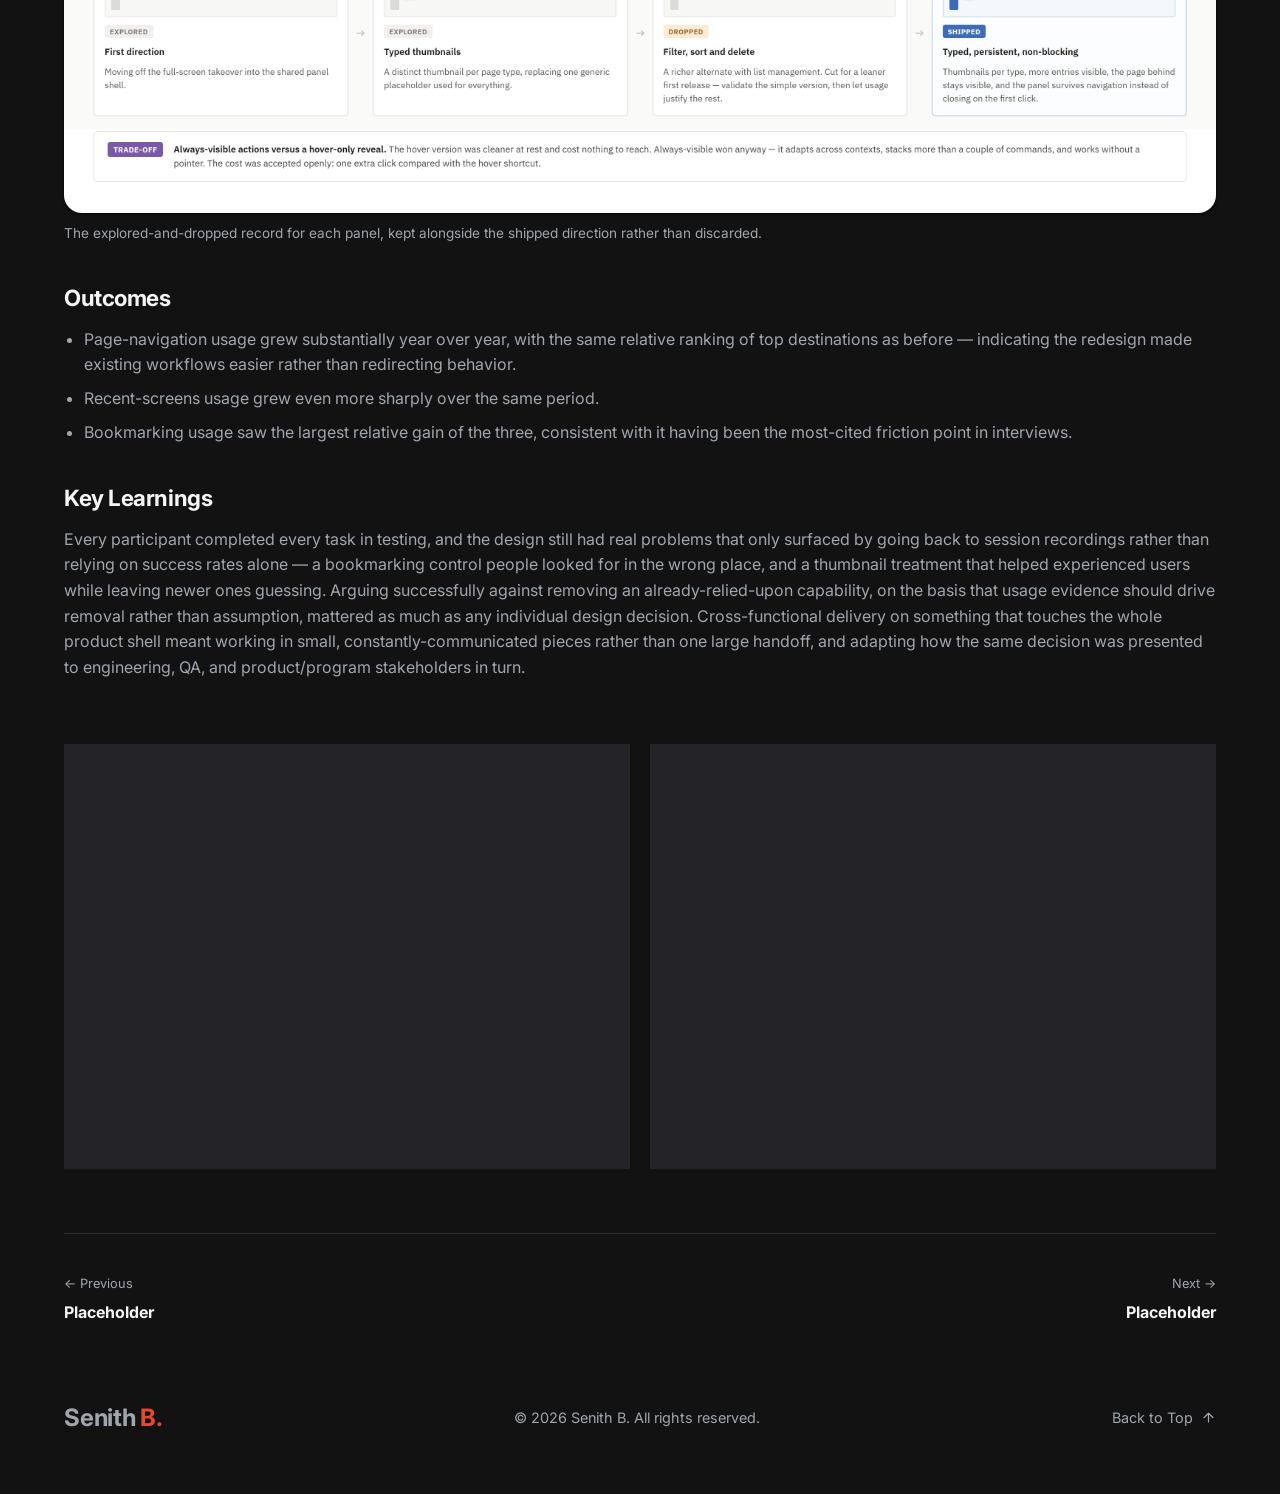
==== commit 30e3ac71: "Add an accessible image lightbox for gallery and inline case-study images Any gallery thumbnail or i" ====
--- a/project.html
+++ b/project.html
@@ -105,6 +105,20 @@
   </div>
 </main>
 
+<!-- Image lightbox — opened by any element with class "lightbox-trigger"
+     (gallery thumbnails, inline diagram figures). Populated via data-lightbox-*
+     attributes read from the trigger by js/main.js. -->
+<div class="lightbox" id="lightbox" role="dialog" aria-modal="true" aria-label="Image viewer" hidden>
+  <div class="lightbox-backdrop" data-lightbox-close></div>
+  <div class="lightbox-content">
+    <button type="button" class="lightbox-close" id="lightboxClose" aria-label="Close image viewer">
+      <svg width="20" height="20" viewBox="0 0 20 20" fill="none" stroke="currentColor" stroke-width="2" stroke-linecap="round"><path d="M4 4l12 12M16 4L4 16"/></svg>
+    </button>
+    <img class="lightbox-image" id="lightboxImage" src="" alt="">
+    <p class="lightbox-caption" id="lightboxCaption" hidden></p>
+  </div>
+</div>
+
 <footer class="site-footer">
   <div class="container footer-row">
     <a href="index.html#home" class="logo">Senith<span> B.</span></a>
--- a/css/style.css
+++ b/css/style.css
@@ -504,6 +504,114 @@
 .project-gallery { display: grid; grid-template-columns: 1fr 1fr; gap: 20px; margin-bottom: 64px; }
 .project-gallery .thumb-block { aspect-ratio: 4/3; }
 .gallery-caption { color: var(--text-light); font-size: 0.85rem; margin-top: 10px; }
+
+/* Inline figures dropped mid-narrative (research diagrams, journey maps,
+   etc). The image scales to the full width of the content column and keeps
+   its own intrinsic aspect ratio at any viewport size — width is the only
+   dimension set, height is left to `auto` rather than fixed or cropped. */
+.project-inline-figure { margin: 32px 0; }
+.project-inline-image-btn {
+  display: block;
+  width: 100%;
+  border: 0;
+  padding: 0;
+  background: none;
+  font: inherit;
+  text-align: inherit;
+  border-radius: var(--radius-md);
+  overflow: hidden;
+  box-shadow: var(--shadow-resting);
+  cursor: zoom-in;
+  transition: box-shadow var(--transition);
+}
+.project-inline-image { display: block; width: 100%; height: auto; }
+.project-inline-caption { color: var(--text-light); font-size: 0.85rem; margin-top: 10px; }
+
+/* ---------- Clickable gallery / inline images ---------- */
+.lightbox-trigger:hover { box-shadow: var(--shadow-hover); }
+button.thumb-block.lightbox-trigger {
+  display: block;
+  width: 100%;
+  border: 0;
+  padding: 0;
+  font: inherit;
+  text-align: inherit;
+  cursor: zoom-in;
+}
+
+/* ---------- Lightbox ---------- */
+.lightbox {
+  position: fixed;
+  inset: 0;
+  z-index: 1000;
+  display: flex;
+  align-items: center;
+  justify-content: center;
+  padding: 64px 24px;
+}
+.lightbox[hidden] { display: none; }
+.lightbox-backdrop {
+  position: absolute;
+  inset: 0;
+  background: rgba(0, 0, 0, 0.85);
+  opacity: 0;
+  transition: opacity var(--transition);
+}
+.lightbox.is-open .lightbox-backdrop { opacity: 1; }
+.lightbox-content {
+  position: relative;
+  z-index: 1;
+  display: flex;
+  flex-direction: column;
+  align-items: center;
+  max-width: min(1200px, 100%);
+  max-height: 100%;
+  opacity: 0;
+  transform: scale(0.96);
+  transition: opacity var(--transition), transform var(--transition);
+}
+.lightbox.is-open .lightbox-content { opacity: 1; transform: scale(1); }
+.lightbox-image {
+  display: block;
+  max-width: 100%;
+  max-height: 78vh;
+  width: auto;
+  height: auto;
+  border-radius: var(--radius-md);
+  box-shadow: var(--shadow-hover);
+}
+.lightbox-caption {
+  color: var(--text);
+  font-size: 0.9rem;
+  text-align: center;
+  max-width: 640px;
+  margin-top: 16px;
+}
+.lightbox-close {
+  position: absolute;
+  top: -48px;
+  right: 0;
+  width: 40px;
+  height: 40px;
+  border-radius: 50%;
+  border: 1px solid var(--border);
+  background: var(--surface-alt);
+  color: var(--text);
+  display: flex;
+  align-items: center;
+  justify-content: center;
+  cursor: pointer;
+  transition: background var(--transition), transform var(--transition);
+}
+.lightbox-close:hover { background: var(--dark); transform: scale(1.06); }
+body.lightbox-open { overflow: hidden; }
+@media (prefers-reduced-motion: reduce) {
+  .lightbox-backdrop, .lightbox-content { transition: none; }
+}
+@media (max-width: 640px) {
+  .lightbox { padding: 56px 16px 24px; }
+  .lightbox-close { top: -44px; right: 0; }
+}
 .project-nav {
   border-top: 1px solid var(--border);
   padding-top: 40px;
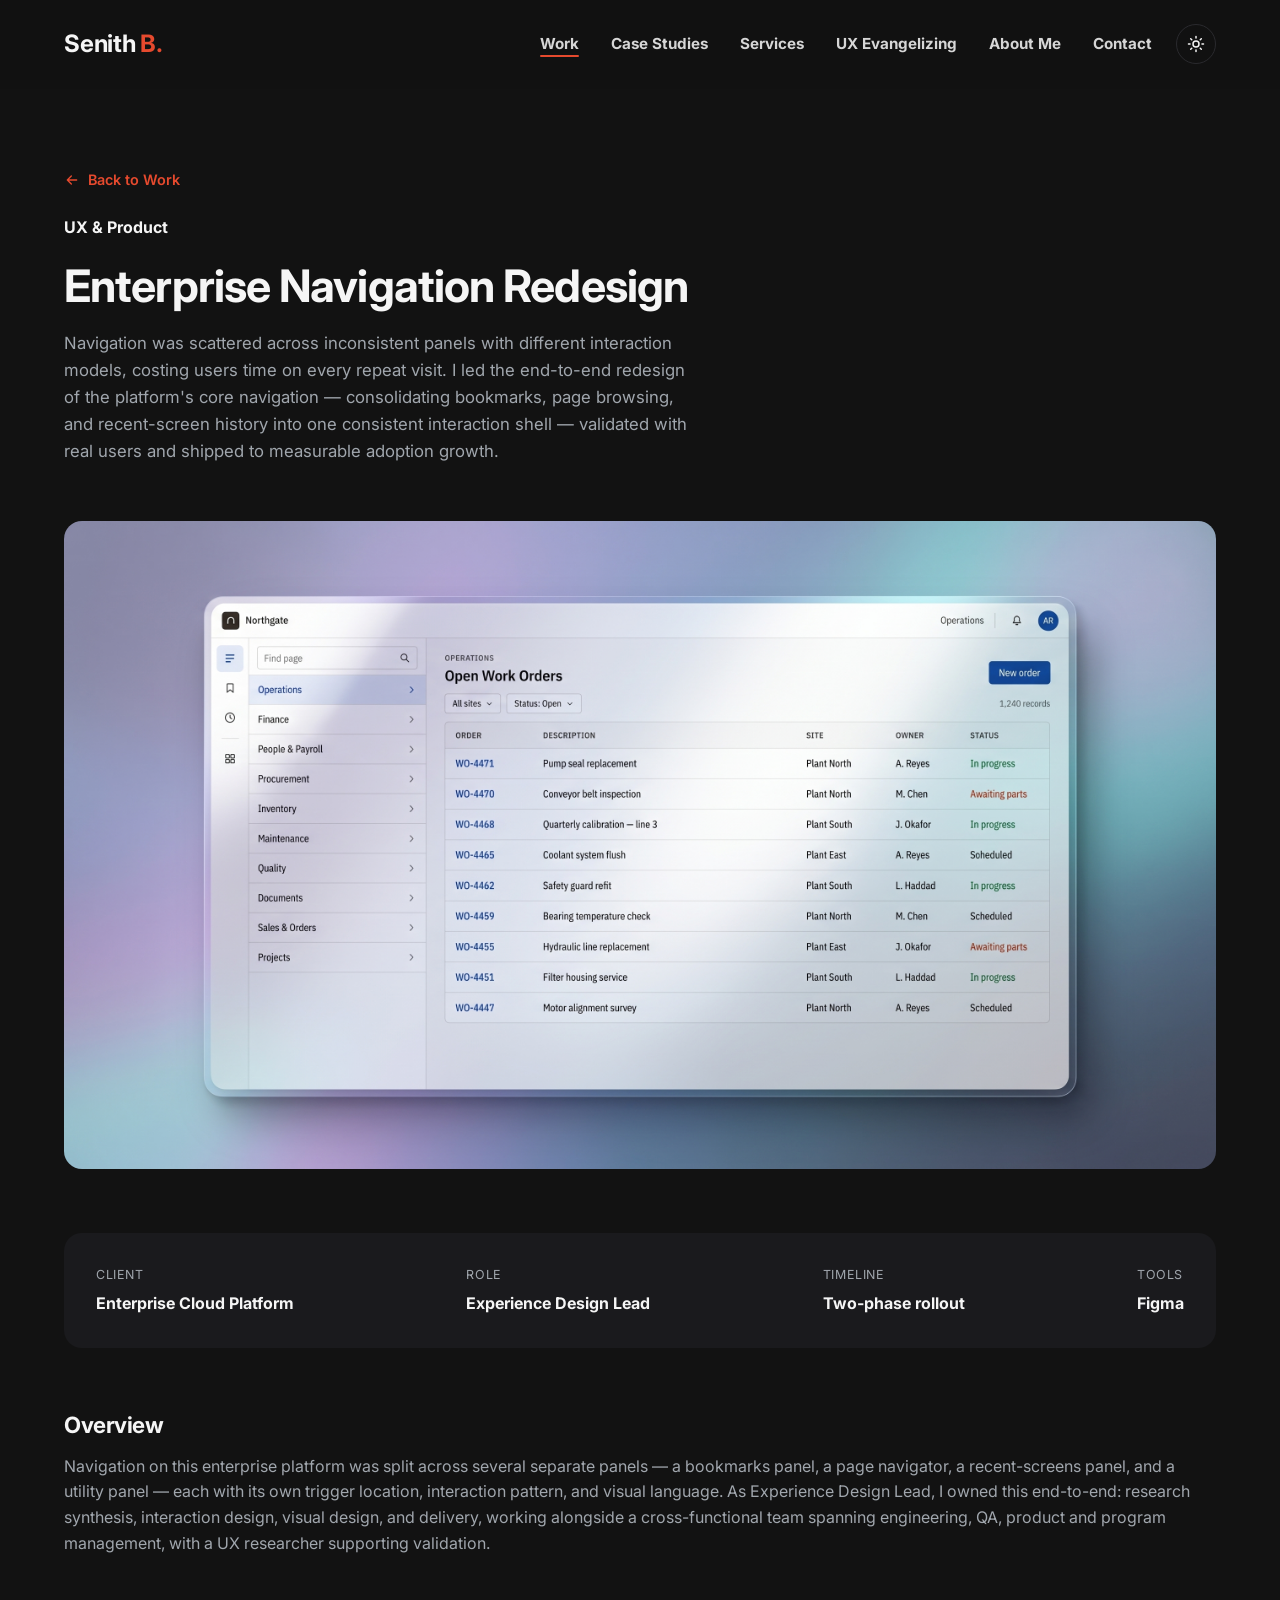
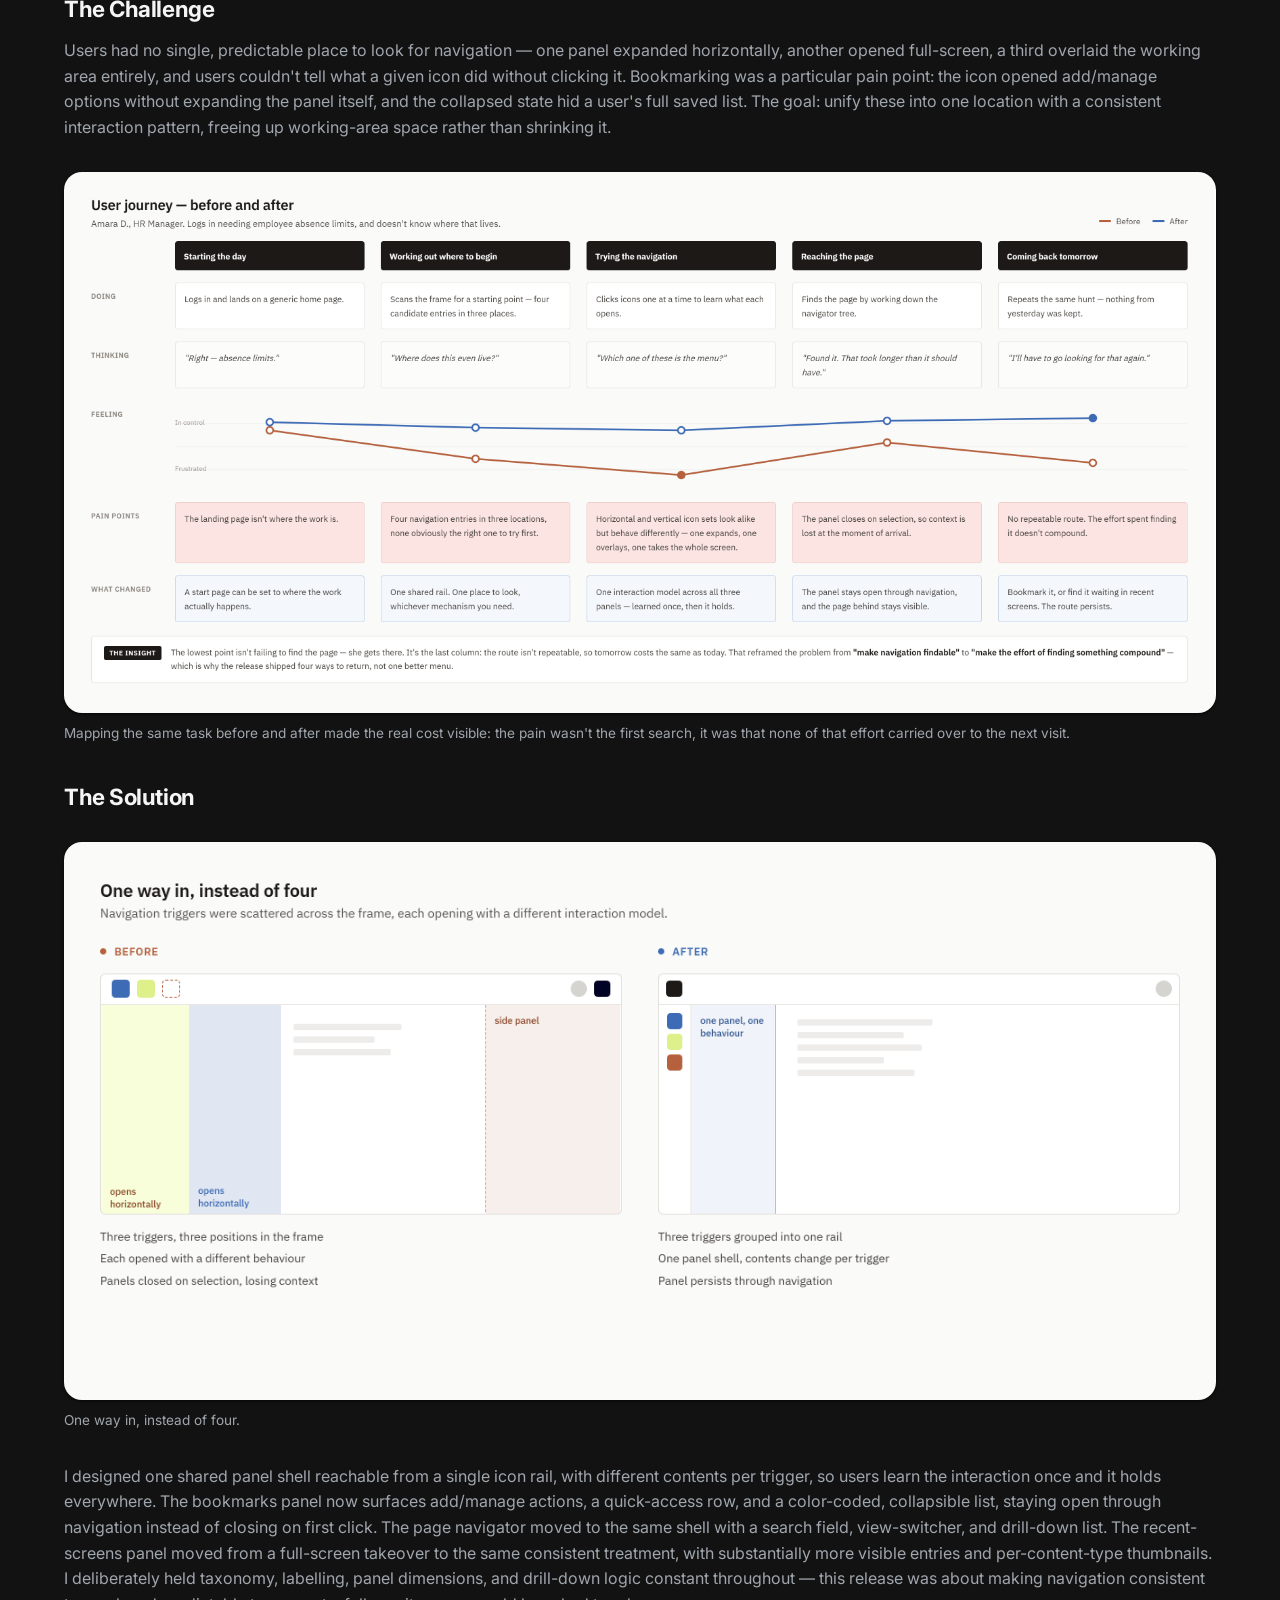
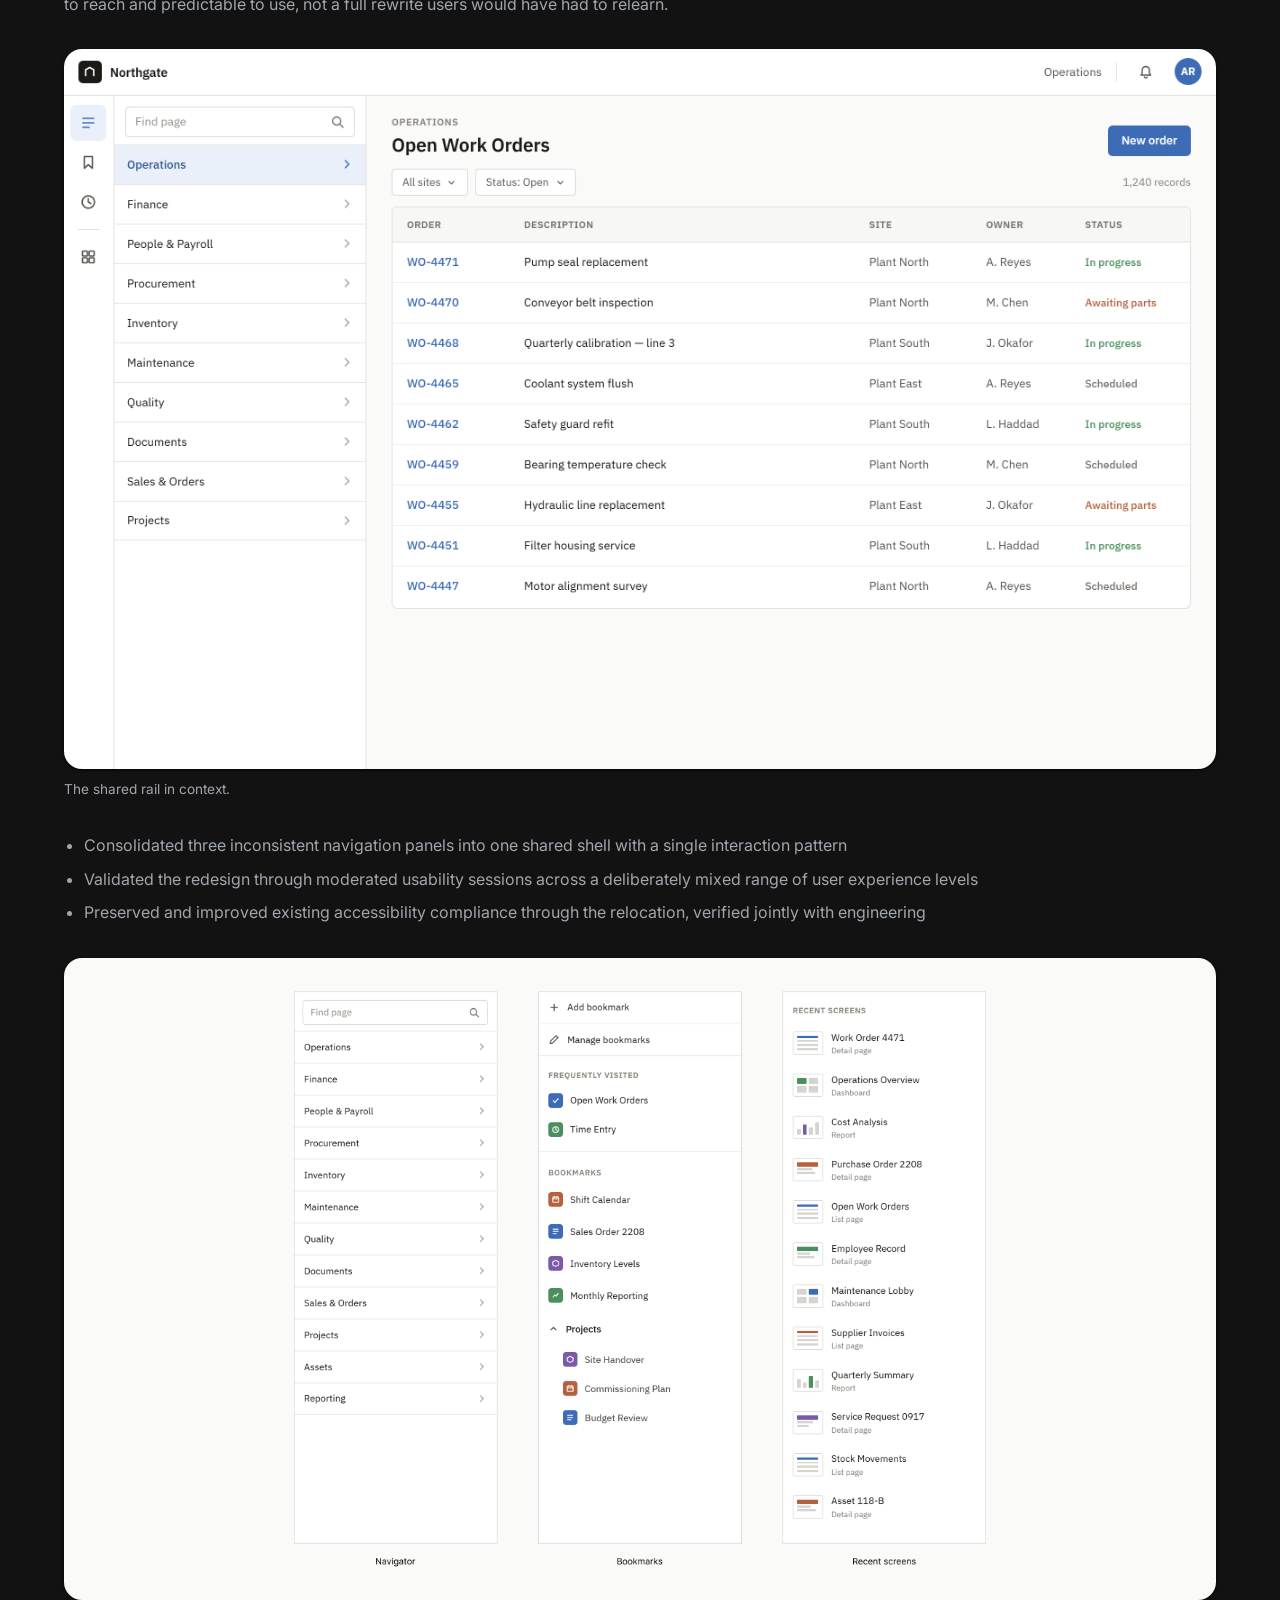
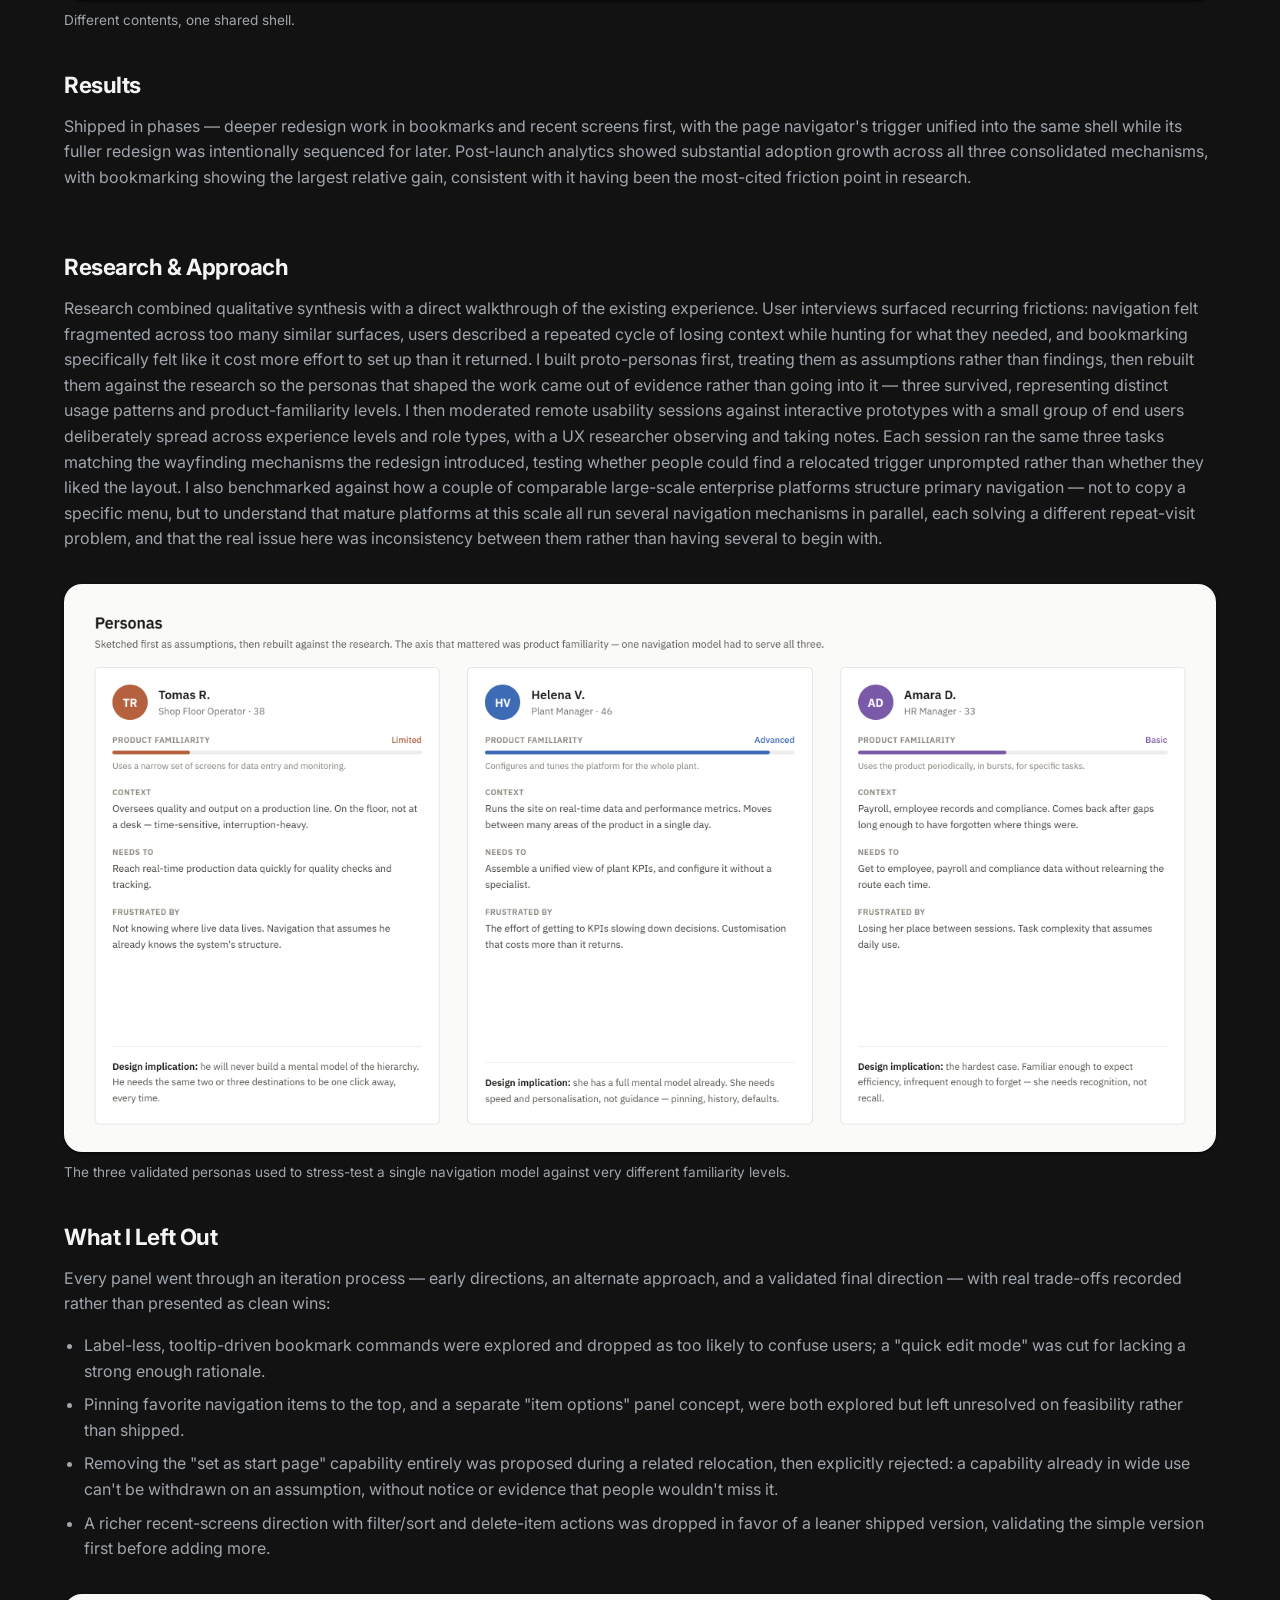
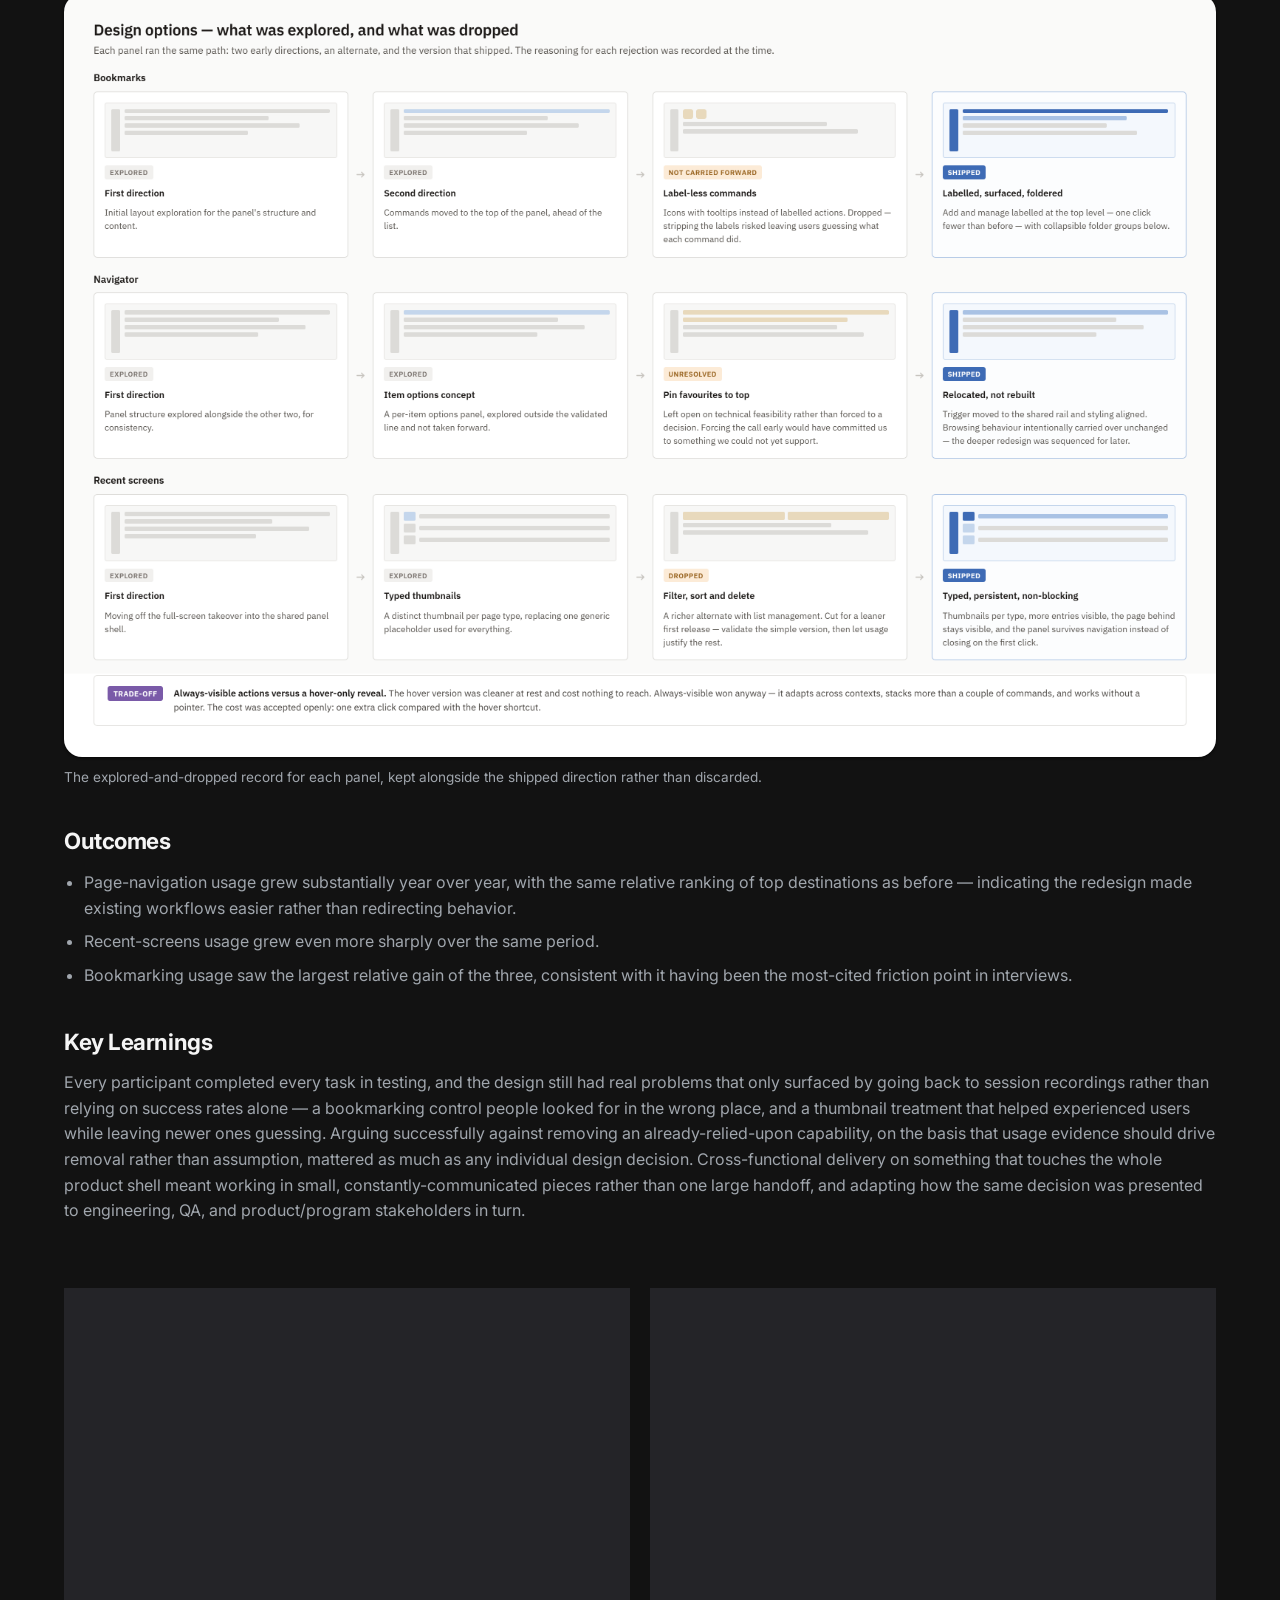
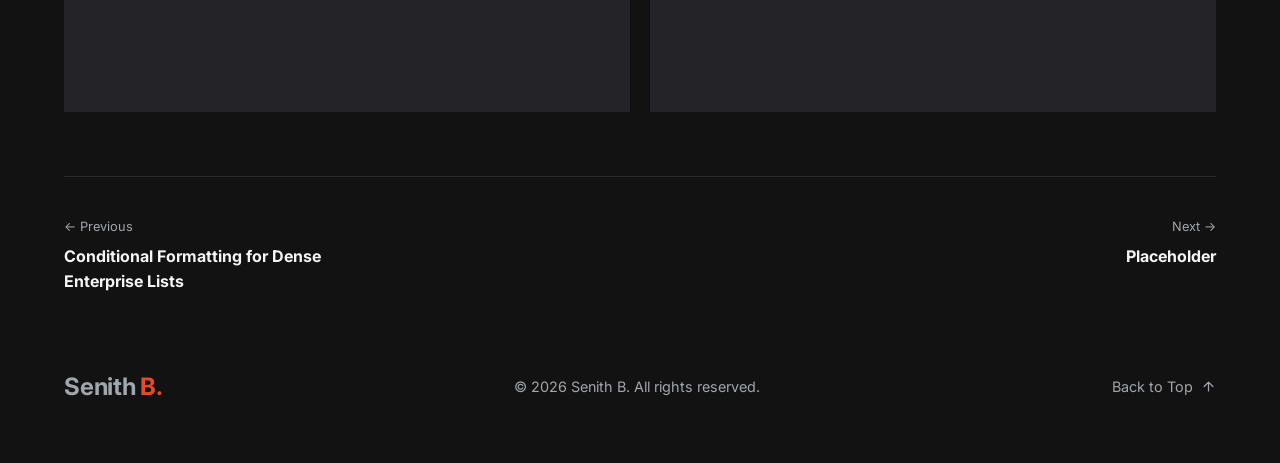
==== commit debd5218: "fix: align project Prev/Next order and case-study entry routing Prev/Next on the detail page walked " ====
--- a/project.html
+++ b/project.html
@@ -58,7 +58,7 @@
 <main>
   <section class="project-hero">
     <div class="container" data-reveal-group>
-      <a href="index.html#work" class="project-back reveal"><svg width="16" height="16"><use href="#icon-arrow-left"/></svg> Back to Work</a>
+      <a href="index.html#work" class="project-back reveal" id="projectBackLink"><svg width="16" height="16"><use href="#icon-arrow-left"/></svg> <span id="projectBackLabel">Back to Work</span></a>
       <span class="kicker reveal" id="projectCategory">UX &amp; Product</span>
       <h1 class="reveal" id="projectTitle">Project Title</h1>
       <p class="reveal" id="projectSummary">Project summary goes here.</p>
--- a/css/style.css
+++ b/css/style.css
@@ -29,7 +29,7 @@
 }
 :root[data-theme="light"] {
   color-scheme: light;
-  --bg: #ffffff;
+  --bg: #f2f2f2;
   --surface-alt: #fafafa;
   --text: #141414;
   --text-body: #2B2B2B;
@@ -37,7 +37,7 @@
   --text-faint: #9b9b9b;
   --dark: #2B2B2B;
   --border: #e6e6e6;
-  --header-bg: rgba(255, 255, 255, 0.9);
+  --header-bg: rgba(242, 242, 242, 0.9);
   --shadow-resting: 0 1px 3px rgba(20, 20, 30, 0.10), 0 1px 2px rgba(20, 20, 30, 0.06);
   --shadow-hover: 0 30px 55px rgba(20, 20, 30, 0.18), 0 12px 24px rgba(20, 20, 30, 0.12);
 }
@@ -351,6 +351,7 @@
 /* Cards get a resting shadow that deepens and spreads on hover, as if the
    card were physically lifting toward the light rather than just scaling. */
 .work-card .thumb-block, .case-card .thumb-block {
+  border-radius: 8px;
   box-shadow: var(--shadow-resting);
   transition: transform 0.4s ease, box-shadow 0.4s ease;
 }
@@ -480,7 +481,7 @@
 .project-back { display: inline-flex; align-items: center; gap: 8px; color: var(--accent); font-weight: 600; margin-bottom: 24px; font-size: 0.9rem; }
 .project-hero h1 { font-size: clamp(2rem, 4vw, 2.8rem); margin-bottom: 18px; max-width: 700px; }
 .project-hero p { color: var(--text-light); font-size: 1.05rem; max-width: 640px; }
-.project-cover { aspect-ratio: 16/9; background: var(--dark); margin-bottom: 64px; }
+.project-cover { aspect-ratio: 16/9; background: var(--dark); border-radius: var(--radius-md); margin-bottom: 64px; }
 .project-meta {
   display: grid;
   grid-template-columns: repeat(4, minmax(0, max-content));
@@ -521,7 +522,7 @@
   border-radius: var(--radius-md);
   overflow: hidden;
   box-shadow: var(--shadow-resting);
-  cursor: zoom-in;
+  cursor: pointer;
   transition: box-shadow var(--transition);
 }
 .project-inline-image { display: block; width: 100%; height: auto; }
@@ -536,7 +537,7 @@
   padding: 0;
   font: inherit;
   text-align: inherit;
-  cursor: zoom-in;
+  cursor: pointer;
 }
 
 /* ---------- Lightbox ---------- */
@@ -568,9 +569,13 @@
   max-height: 100%;
   opacity: 0;
   transform: scale(0.96);
+  /* Transitioned only once .is-ready is added (the image has actually
+     finished loading) — see js/main.js. Fading it in as soon as the
+     backdrop opens, before the image has a real size to lay out at, is
+     what produced the visible jerk/snap this replaces. */
   transition: opacity var(--transition), transform var(--transition);
 }
-.lightbox.is-open .lightbox-content { opacity: 1; transform: scale(1); }
+.lightbox-content.is-ready { opacity: 1; transform: scale(1); }
 .lightbox-image {
   display: block;
   max-width: 100%;
